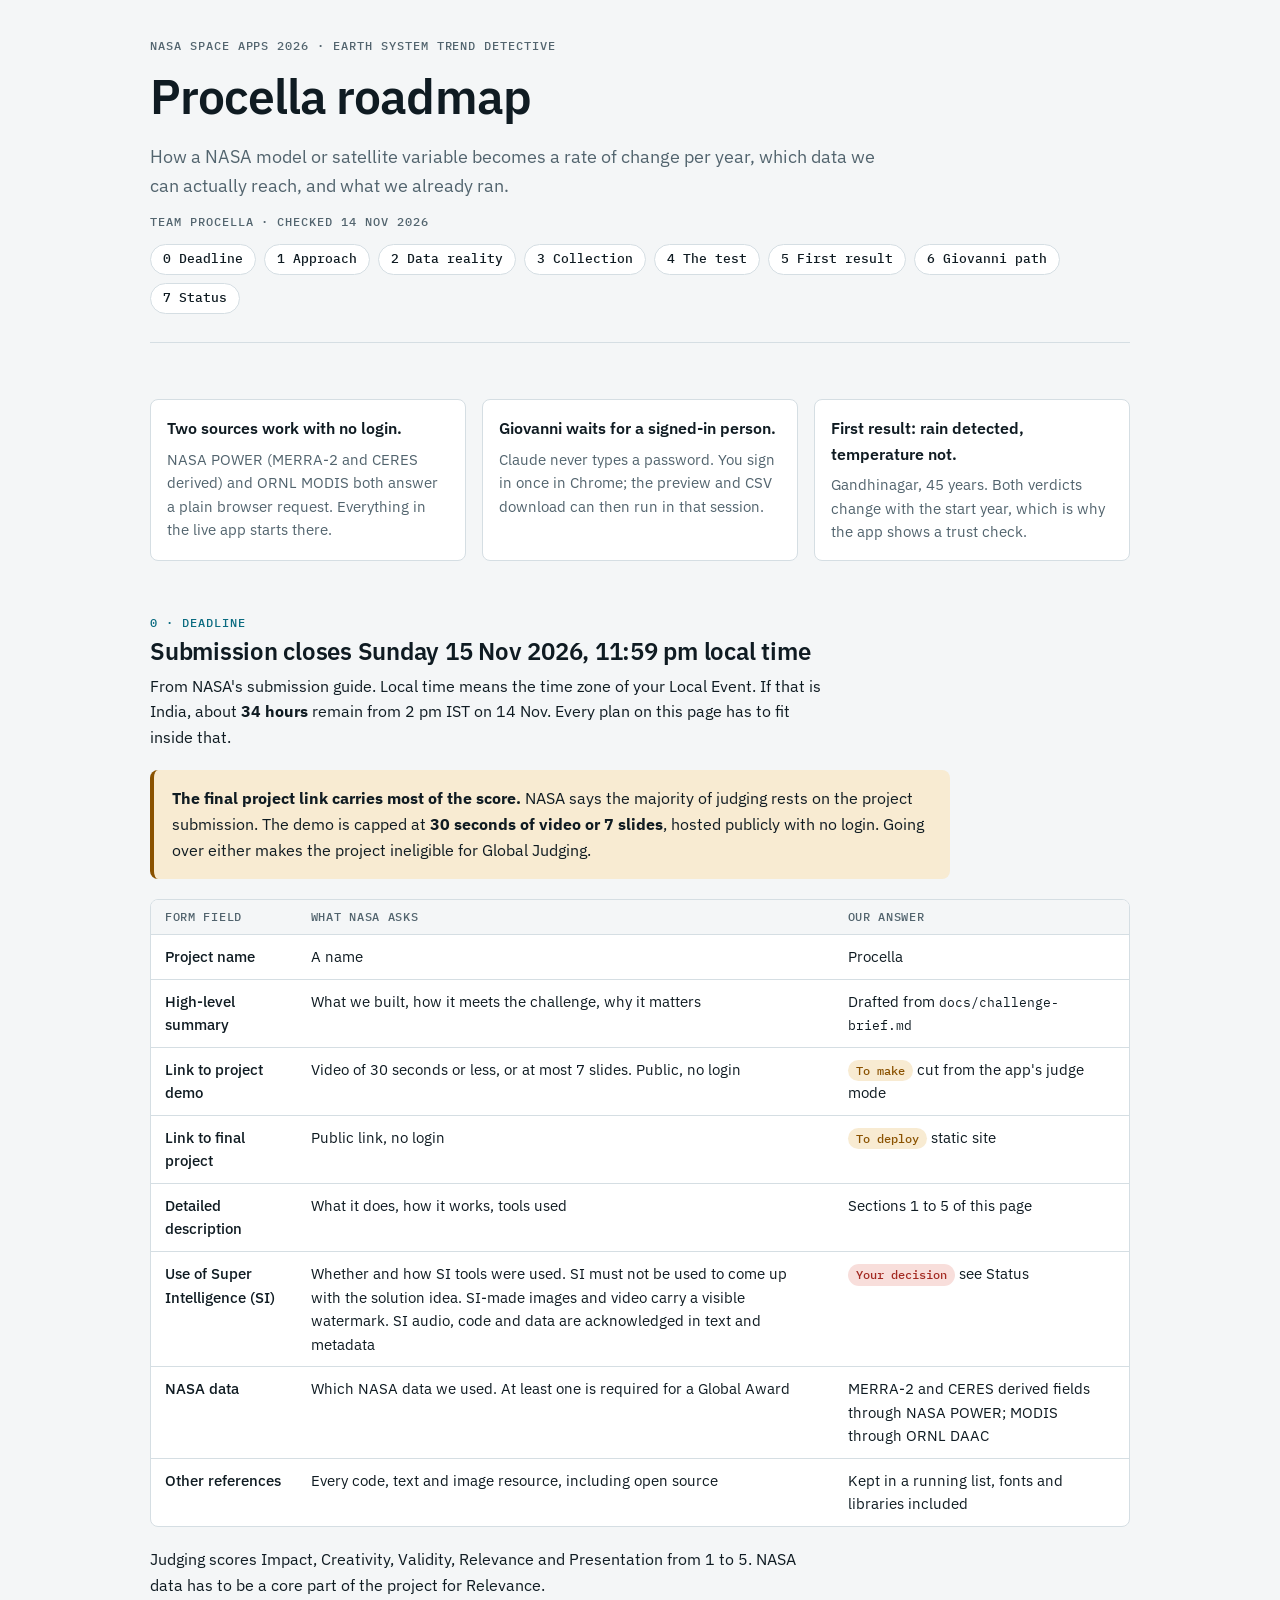
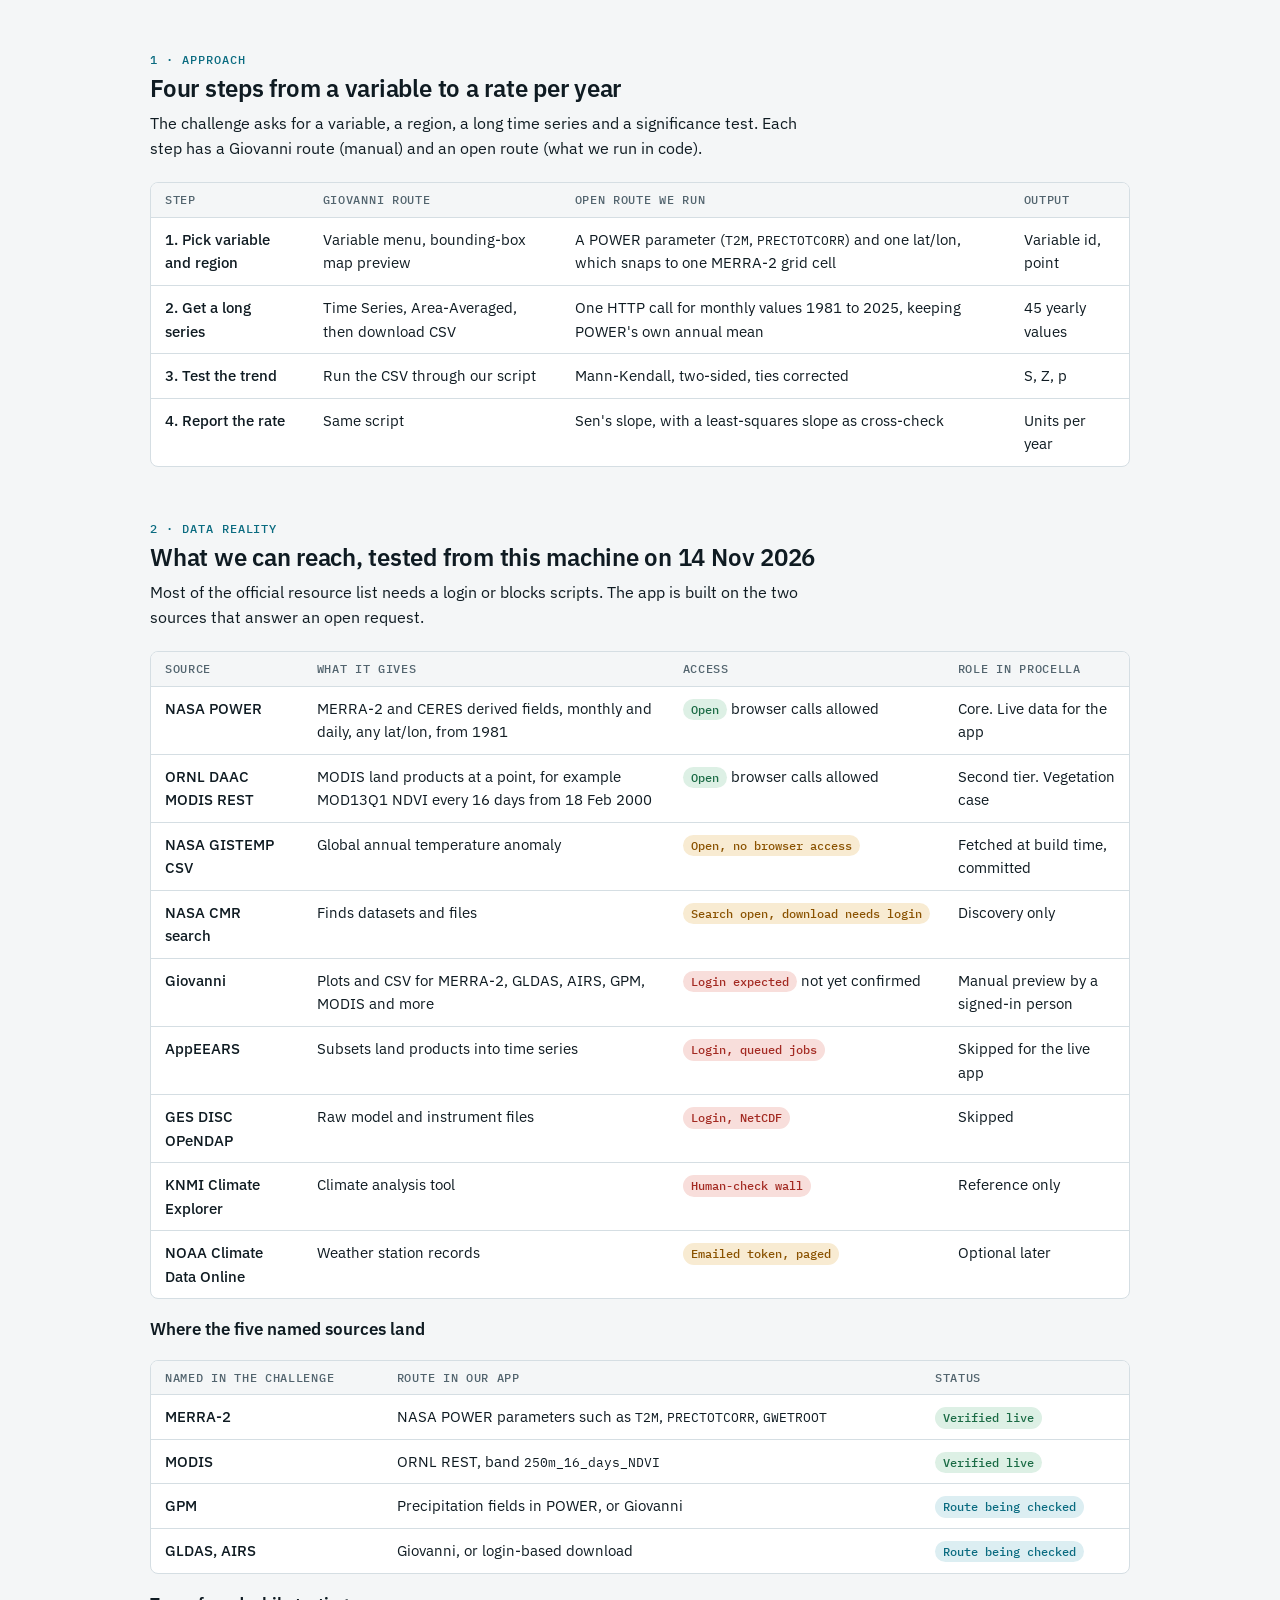
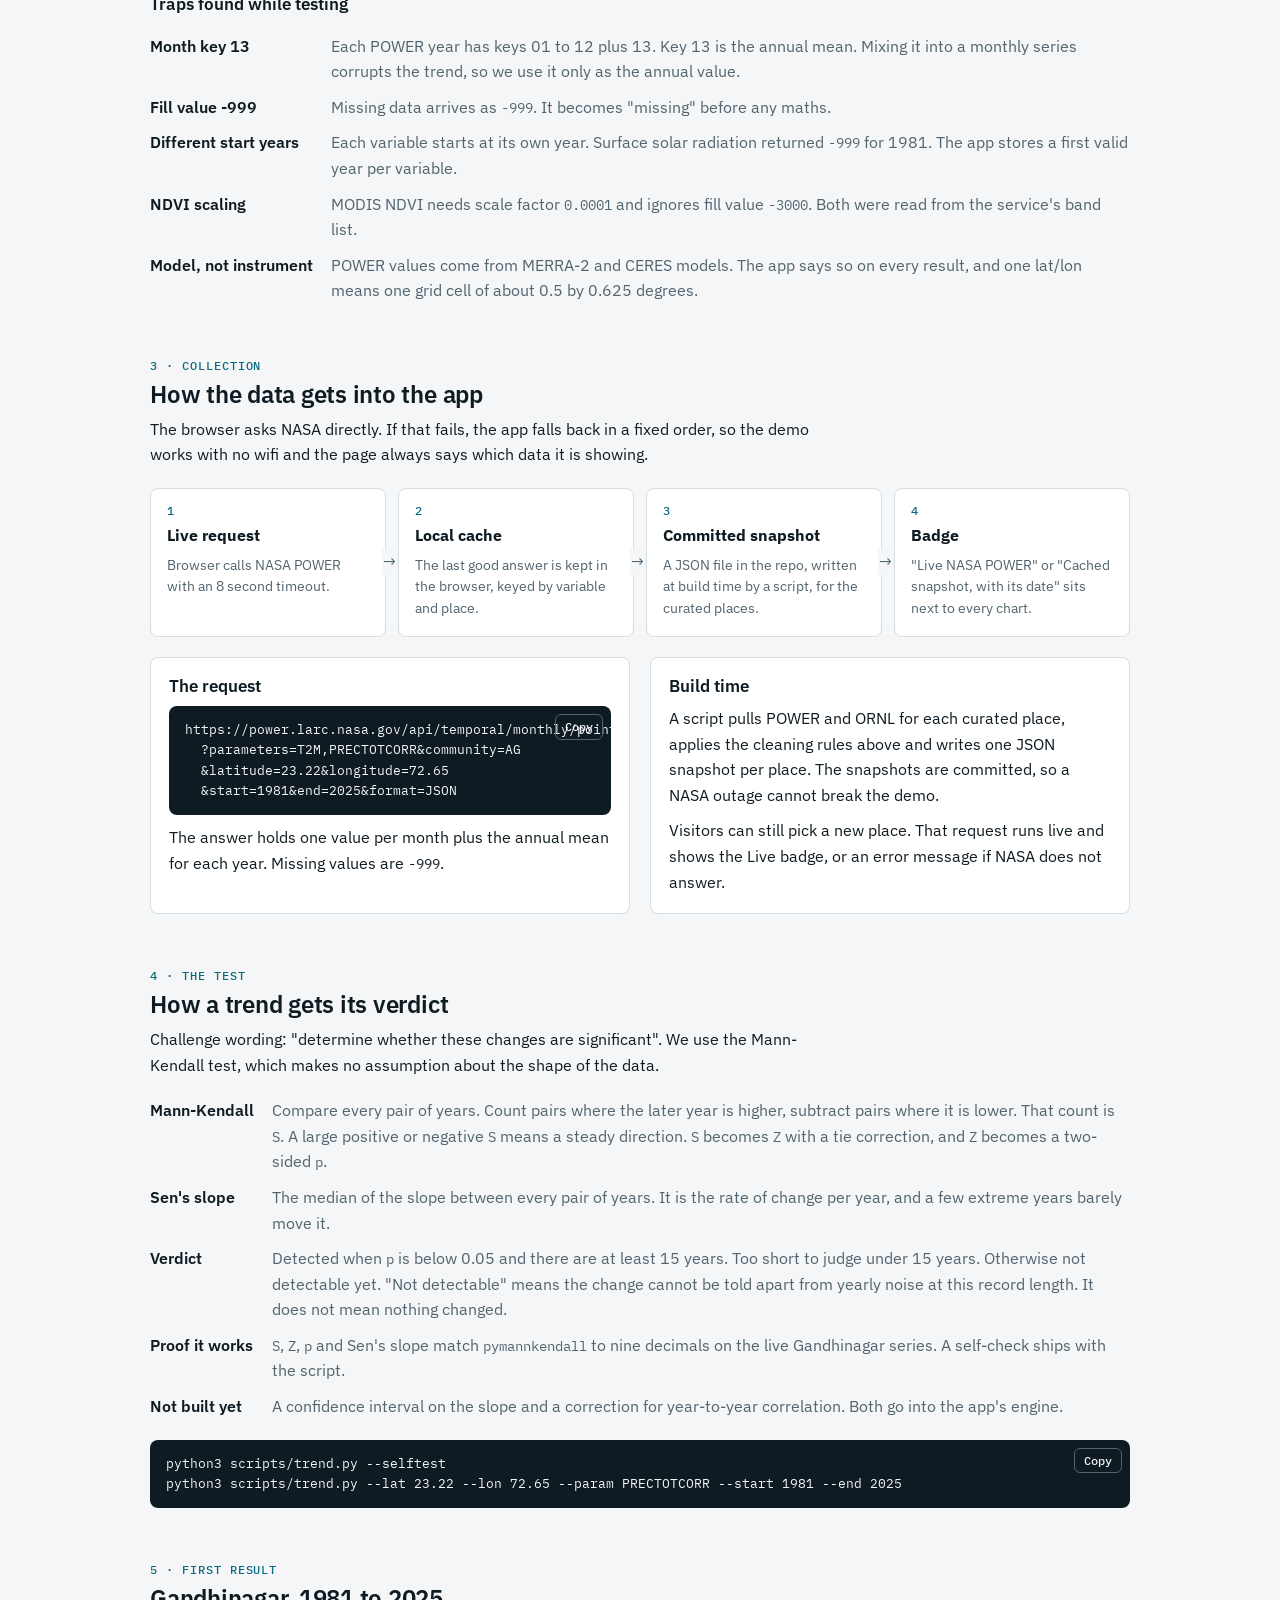
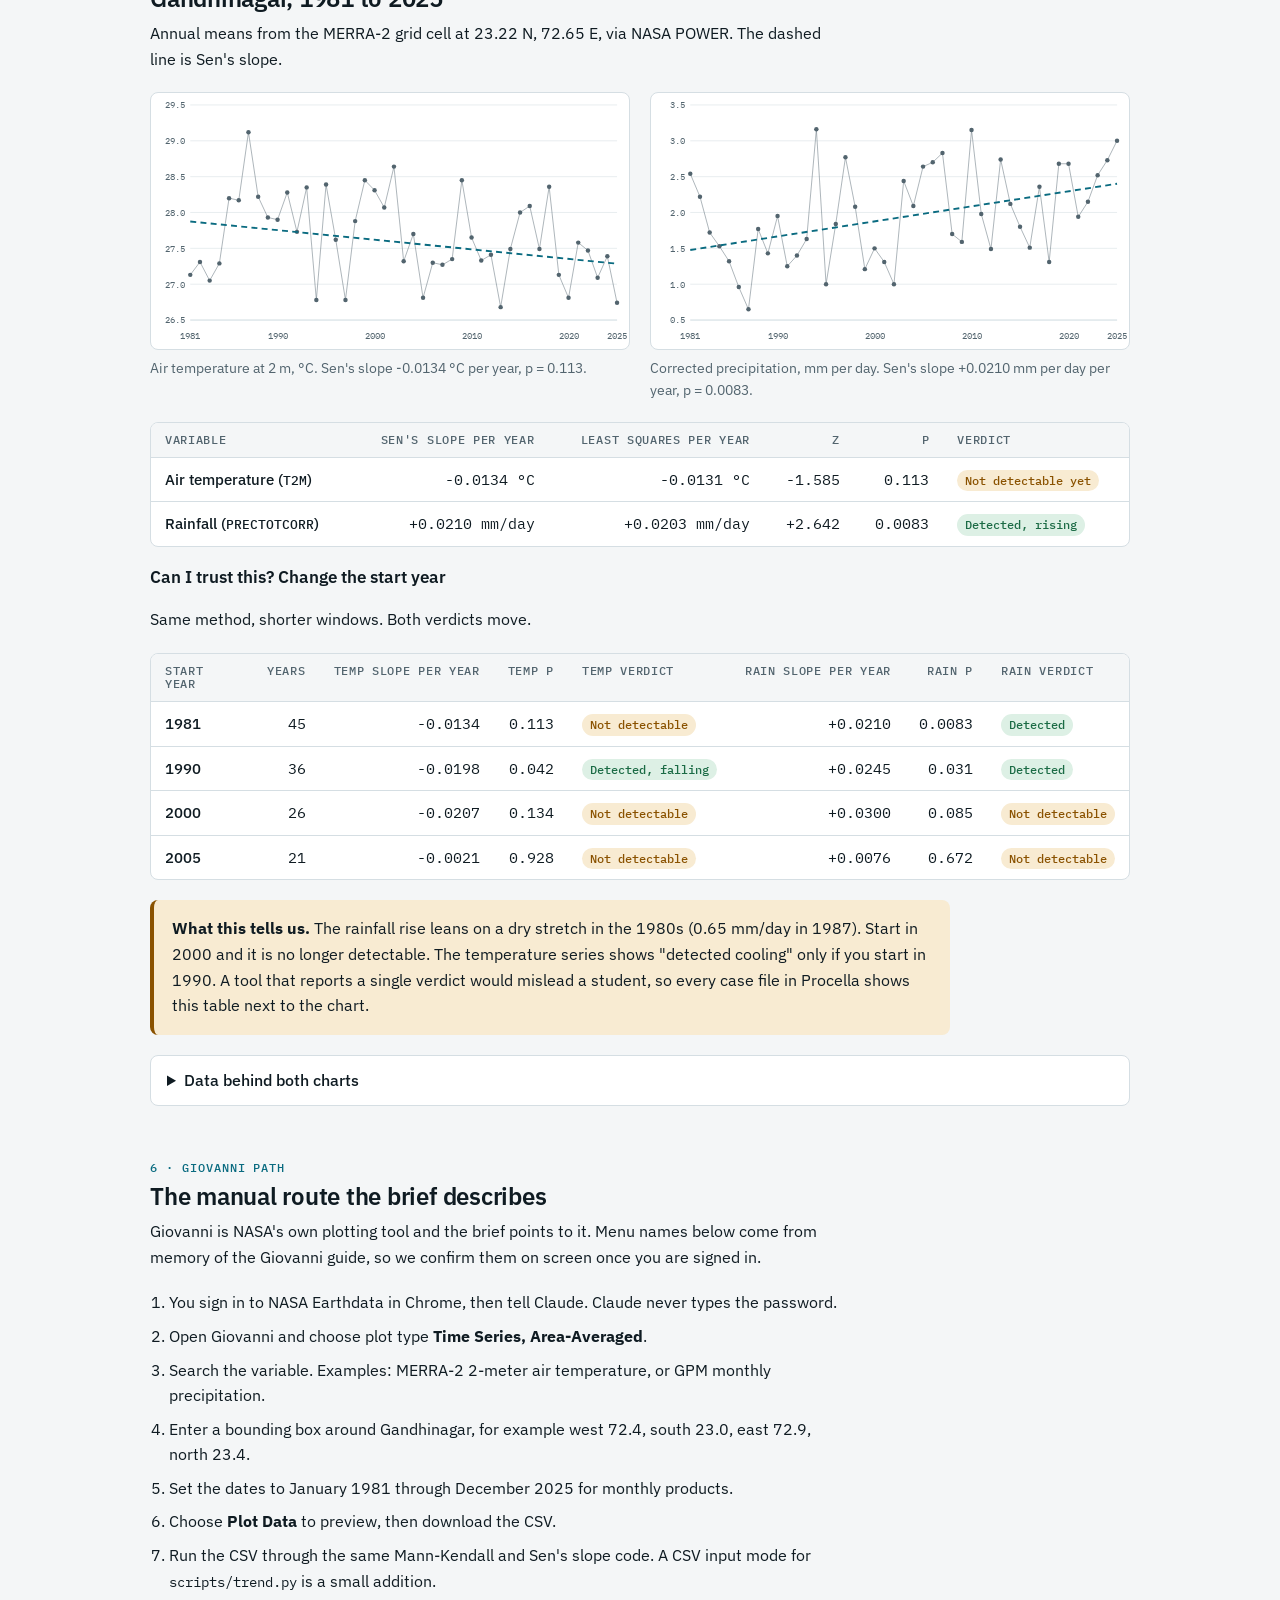
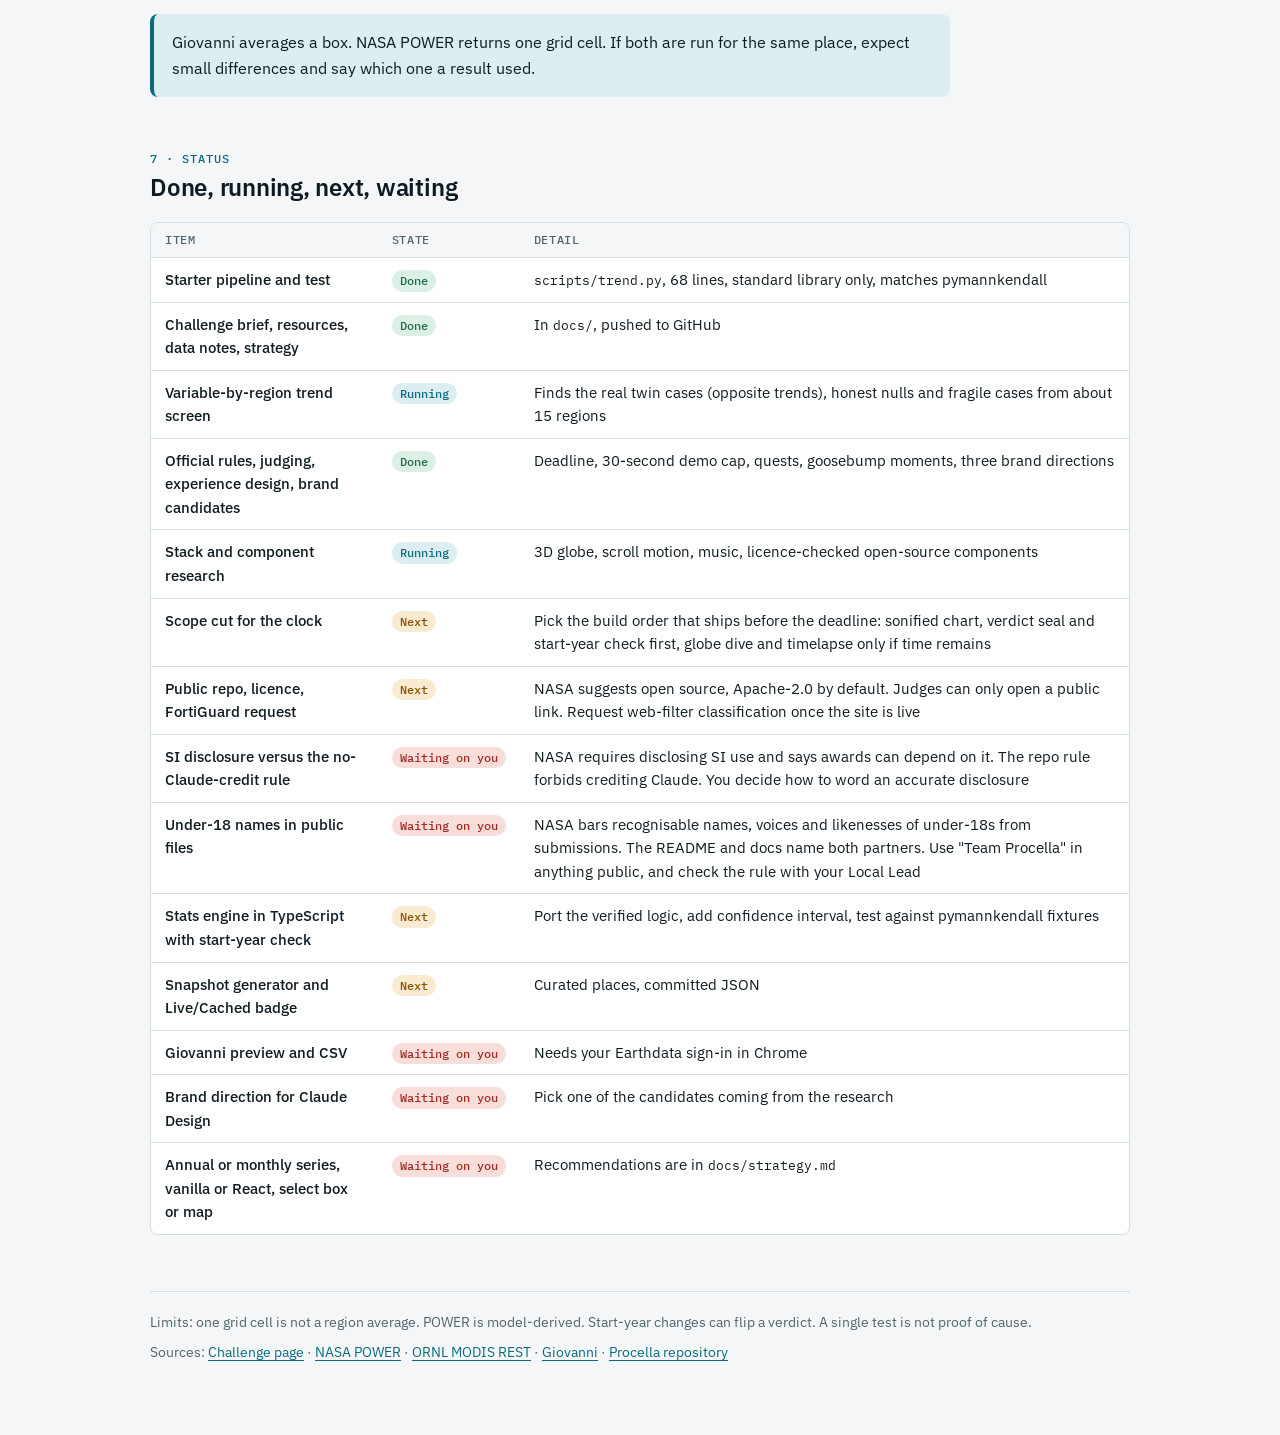
==== docs/roadmap.html @ 179b0c71 "Add designed roadmap page, submission rules, start-year check" ====
<!doctype html>
<html lang="en">
<meta charset="utf-8">
<meta name="viewport" content="width=device-width, initial-scale=1, viewport-fit=cover">
<title>Procella Roadmap</title>
<meta name="claude:viewport-fit-sides" content="cover">
<link rel="preconnect" href="https://fonts.googleapis.com">
<link rel="stylesheet" href="https://fonts.googleapis.com/css2?family=IBM+Plex+Mono:wght@400;500&family=IBM+Plex+Sans:wght@400;500;600&display=swap">
<style>
/* Layout: one reading column with a data-sheet feel. Sections are numbered because the approach is a real sequence.
   Interim documentation styling. The Procella house brand (Claude Design system) replaces this once it exists. */
:root {
  --bg: #F4F6F7; --surface: #FFFFFF; --ink: #0F1B22; --muted: #52646E; --line: #D5DEE3;
  --accent: #0A6B80; --accent-soft: #DCEEF2;
  --ok: #1B6B45; --ok-soft: #DDF0E5; --warn: #8A5200; --warn-soft: #F8EBD2; --bad: #A32A22; --bad-soft: #F8DEDB;
  --font-body: "IBM Plex Sans", system-ui, -apple-system, "Segoe UI", sans-serif;
  --font-mono: "IBM Plex Mono", ui-monospace, "SF Mono", Menlo, Consolas, monospace;
}
@media (prefers-color-scheme: dark) { :root:not([data-theme="light"]) {
  --bg: #0B1216; --surface: #121C22; --ink: #E4EDF0; --muted: #93A6AF; --line: #253640;
  --accent: #55B8CE; --accent-soft: #123039;
  --ok: #6FCB95; --ok-soft: #12301F; --warn: #E3A650; --warn-soft: #342610; --bad: #F2847C; --bad-soft: #3A1815; color-scheme: dark; } }
:root[data-theme="dark"] {
  --bg: #0B1216; --surface: #121C22; --ink: #E4EDF0; --muted: #93A6AF; --line: #253640;
  --accent: #55B8CE; --accent-soft: #123039;
  --ok: #6FCB95; --ok-soft: #12301F; --warn: #E3A650; --warn-soft: #342610; --bad: #F2847C; --bad-soft: #3A1815; color-scheme: dark; }

* { box-sizing: border-box; }
body { background: var(--bg); color: var(--ink); font: 400 16px/1.6 var(--font-body);
  padding-block: 32px 64px; padding-left: max(16px, env(safe-area-inset-left, 0px)); padding-right: max(16px, env(safe-area-inset-right, 0px)); }
.wrap { max-width: 980px; margin: 0 auto; display: flex; flex-direction: column; gap: 56px; }
h1, h2, h3 { margin: 0; line-height: 1.2; text-wrap: balance; }
h1 { font-size: clamp(2rem, 5vw, 3rem); font-weight: 600; letter-spacing: -0.02em; }
h2 { font-size: 1.5rem; font-weight: 600; letter-spacing: -0.01em; }
h3 { font-size: 1.05rem; font-weight: 600; }
p { margin: 0; max-width: 68ch; }
a { color: var(--accent); text-underline-offset: 3px; }
a:focus-visible, button:focus-visible, summary:focus-visible { outline: 2px solid var(--accent); outline-offset: 3px; border-radius: 3px; }
code, .mono { font-family: var(--font-mono); font-size: 0.9em; }
.eyebrow { font: 500 0.75rem/1 var(--font-mono); letter-spacing: 0.08em; text-transform: uppercase; color: var(--muted); }
.lede { font-size: 1.15rem; color: var(--muted); }

header { display: flex; flex-direction: column; gap: 16px; padding-bottom: 28px; border-bottom: 1px solid var(--line); }
nav { display: flex; flex-wrap: wrap; gap: 8px; }
nav a { font: 500 0.8rem/1 var(--font-mono); text-decoration: none; color: var(--ink); padding: 8px 12px; border: 1px solid var(--line); border-radius: 999px; background: var(--surface); }
nav a:hover { border-color: var(--accent); color: var(--accent); }

section { display: flex; flex-direction: column; gap: 20px; scroll-margin-top: 16px; }
.sec-head { display: flex; flex-direction: column; gap: 8px; }
.sec-head .eyebrow { color: var(--accent); }

.glance { display: grid; grid-template-columns: repeat(auto-fit, minmax(260px, 1fr)); gap: 16px; }
.glance > div { padding: 16px; background: var(--surface); border: 1px solid var(--line); border-radius: 8px; display: flex; flex-direction: column; gap: 6px; min-width: 0; }
.glance b { font-weight: 600; }
.glance span { color: var(--muted); font-size: 0.92rem; }

.scroll { overflow-x: auto; border: 1px solid var(--line); border-radius: 8px; background: var(--surface); }
table { border-collapse: collapse; width: 100%; min-width: 640px; font-size: 0.92rem; }
th, td { text-align: left; vertical-align: top; padding: 10px 14px; border-bottom: 1px solid var(--line); }
th { font: 500 0.72rem/1.2 var(--font-mono); letter-spacing: 0.06em; text-transform: uppercase; color: var(--muted); background: var(--bg); position: sticky; top: 0; }
tr:last-child td { border-bottom: 0; }
td.num, th.num { text-align: right; font-family: var(--font-mono); font-variant-numeric: tabular-nums; white-space: nowrap; }
td:first-child { font-weight: 500; }
.pill { display: inline-block; font: 500 0.72rem/1 var(--font-mono); padding: 5px 8px; border-radius: 999px; white-space: nowrap; }
.p-ok { background: var(--ok-soft); color: var(--ok); } .p-warn { background: var(--warn-soft); color: var(--warn); }
.p-bad { background: var(--bad-soft); color: var(--bad); } .p-info { background: var(--accent-soft); color: var(--accent); }

.flow { display: grid; grid-template-columns: repeat(auto-fit, minmax(190px, 1fr)); gap: 12px; counter-reset: s; }
.flow > div { position: relative; padding: 16px; background: var(--surface); border: 1px solid var(--line); border-radius: 8px; display: flex; flex-direction: column; gap: 6px; min-width: 0; }
.flow > div::before { counter-increment: s; content: counter(s); font: 500 0.75rem/1 var(--font-mono); color: var(--accent); }
.flow > div:not(:last-child)::after { content: "\2192"; position: absolute; right: -11px; top: 50%; transform: translateY(-50%); color: var(--muted); background: var(--bg); width: 14px; text-align: center; z-index: 1; }
.flow small { color: var(--muted); font-size: 0.85rem; }
@media (max-width: 700px) { .flow > div::after { display: none; } }

.cols { display: grid; grid-template-columns: repeat(auto-fit, minmax(300px, 1fr)); gap: 20px; }
.cols > * { min-width: 0; }
.box { padding: 18px; background: var(--surface); border: 1px solid var(--line); border-radius: 8px; display: flex; flex-direction: column; gap: 10px; }
ul.tight, ol.tight { margin: 0; padding-left: 1.2rem; display: flex; flex-direction: column; gap: 8px; max-width: 70ch; }
dl { margin: 0; display: grid; grid-template-columns: max-content 1fr; gap: 10px 18px; }
dt { font-weight: 600; } dd { margin: 0; color: var(--muted); min-width: 0; }
@media (max-width: 600px) { dl { grid-template-columns: 1fr; gap: 2px; } dd { margin-bottom: 10px; } }

pre { margin: 0; padding: 14px 16px; background: var(--ink); color: var(--bg); border-radius: 8px; overflow-x: auto; font: 400 0.82rem/1.55 var(--font-mono); }
.cmd { position: relative; }
.cmd button { position: absolute; top: 8px; right: 8px; font: 500 0.72rem/1 var(--font-mono); padding: 6px 9px; border-radius: 6px; border: 1px solid var(--muted); background: transparent; color: var(--bg); cursor: pointer; }
.cmd pre { padding-right: 76px; }

figure { margin: 0; display: flex; flex-direction: column; gap: 8px; min-width: 0; }
figcaption { color: var(--muted); font-size: 0.85rem; }
svg.chart { width: 100%; height: auto; display: block; background: var(--surface); border: 1px solid var(--line); border-radius: 8px; }
svg .ax { stroke: var(--line); stroke-width: 1; } svg .grid { stroke: var(--line); stroke-width: 1; opacity: 0.6; }
svg text { fill: var(--muted); font: 400 11px var(--font-mono); }
svg .pt { fill: var(--muted); } svg .ln { stroke: var(--muted); stroke-width: 1; fill: none; opacity: 0.55; }
svg .trend { stroke: var(--accent); stroke-width: 2.2; stroke-dasharray: 7 5; fill: none; }
details { border: 1px solid var(--line); border-radius: 8px; background: var(--surface); }
summary { cursor: pointer; padding: 12px 16px; font-weight: 500; }
details .scroll { border: 0; border-top: 1px solid var(--line); border-radius: 0; max-height: 360px; overflow: auto; }
.callout { padding: 16px 18px; border-radius: 8px; background: var(--warn-soft); color: var(--ink); border-left: 4px solid var(--warn); max-width: 80ch; }
.callout.info { background: var(--accent-soft); border-left-color: var(--accent); }
footer { color: var(--muted); font-size: 0.85rem; display: flex; flex-direction: column; gap: 8px; border-top: 1px solid var(--line); padding-top: 20px; }
@media (prefers-reduced-motion: no-preference) { nav a { transition: border-color .15s, color .15s; } }
</style>

<div class="wrap">
<header>
  <span class="eyebrow">NASA Space Apps 2026 · Earth System Trend Detective</span>
  <h1>Procella roadmap</h1>
  <p class="lede">How a NASA model or satellite variable becomes a rate of change per year, which data we can actually reach, and what we already ran.</p>
  <span class="eyebrow">Team Procella · checked 14 Nov 2026</span>
  <nav aria-label="Sections">
    <a href="#clock">0 Deadline</a><a href="#approach">1 Approach</a><a href="#data">2 Data reality</a><a href="#collect">3 Collection</a>
    <a href="#stats">4 The test</a><a href="#result">5 First result</a><a href="#giovanni">6 Giovanni path</a><a href="#status">7 Status</a>
  </nav>
</header>

<div class="glance" aria-label="Summary">
  <div><b>Two sources work with no login.</b><span>NASA POWER (MERRA-2 and CERES derived) and ORNL MODIS both answer a plain browser request. Everything in the live app starts there.</span></div>
  <div><b>Giovanni waits for a signed-in person.</b><span>Claude never types a password. You sign in once in Chrome; the preview and CSV download can then run in that session.</span></div>
  <div><b>First result: rain detected, temperature not.</b><span>Gandhinagar, 45 years. Both verdicts change with the start year, which is why the app shows a trust check.</span></div>
</div>

<section id="clock">
  <div class="sec-head"><span class="eyebrow">0 · Deadline</span><h2>Submission closes Sunday 15 Nov 2026, 11:59 pm local time</h2>
  <p>From NASA's submission guide. Local time means the time zone of your Local Event. If that is India, about <b id="hrs">34 hours</b> remain from 2 pm IST on 14 Nov. Every plan on this page has to fit inside that.</p></div>
  <div class="callout"><b>The final project link carries most of the score.</b> NASA says the majority of judging rests on the project submission. The demo is capped at <b>30 seconds of video or 7 slides</b>, hosted publicly with no login. Going over either makes the project ineligible for Global Judging.</div>
  <div class="scroll"><table>
    <thead><tr><th>Form field</th><th>What NASA asks</th><th>Our answer</th></tr></thead>
    <tbody>
      <tr><td>Project name</td><td>A name</td><td>Procella</td></tr>
      <tr><td>High-level summary</td><td>What we built, how it meets the challenge, why it matters</td><td>Drafted from <code>docs/challenge-brief.md</code></td></tr>
      <tr><td>Link to project demo</td><td>Video of 30 seconds or less, or at most 7 slides. Public, no login</td><td><span class="pill p-warn">To make</span> cut from the app's judge mode</td></tr>
      <tr><td>Link to final project</td><td>Public link, no login</td><td><span class="pill p-warn">To deploy</span> static site</td></tr>
      <tr><td>Detailed description</td><td>What it does, how it works, tools used</td><td>Sections 1 to 5 of this page</td></tr>
      <tr><td>Use of Super Intelligence (SI)</td><td>Whether and how SI tools were used. SI must not be used to come up with the solution idea. SI-made images and video carry a visible watermark. SI audio, code and data are acknowledged in text and metadata</td><td><span class="pill p-bad">Your decision</span> see Status</td></tr>
      <tr><td>NASA data</td><td>Which NASA data we used. At least one is required for a Global Award</td><td>MERRA-2 and CERES derived fields through NASA POWER; MODIS through ORNL DAAC</td></tr>
      <tr><td>Other references</td><td>Every code, text and image resource, including open source</td><td>Kept in a running list, fonts and libraries included</td></tr>
    </tbody></table></div>
  <p>Judging scores Impact, Creativity, Validity, Relevance and Presentation from 1 to 5. NASA data has to be a core part of the project for Relevance.</p>
</section>

<section id="approach">
  <div class="sec-head"><span class="eyebrow">1 · Approach</span><h2>Four steps from a variable to a rate per year</h2>
  <p>The challenge asks for a variable, a region, a long time series and a significance test. Each step has a Giovanni route (manual) and an open route (what we run in code).</p></div>
  <div class="scroll"><table>
    <thead><tr><th>Step</th><th>Giovanni route</th><th>Open route we run</th><th>Output</th></tr></thead>
    <tbody>
      <tr><td>1. Pick variable and region</td><td>Variable menu, bounding-box map preview</td><td>A POWER parameter (<code>T2M</code>, <code>PRECTOTCORR</code>) and one lat/lon, which snaps to one MERRA-2 grid cell</td><td>Variable id, point</td></tr>
      <tr><td>2. Get a long series</td><td>Time Series, Area-Averaged, then download CSV</td><td>One HTTP call for monthly values 1981 to 2025, keeping POWER's own annual mean</td><td>45 yearly values</td></tr>
      <tr><td>3. Test the trend</td><td>Run the CSV through our script</td><td>Mann-Kendall, two-sided, ties corrected</td><td>S, Z, p</td></tr>
      <tr><td>4. Report the rate</td><td>Same script</td><td>Sen's slope, with a least-squares slope as cross-check</td><td>Units per year</td></tr>
    </tbody></table></div>
</section>

<section id="data">
  <div class="sec-head"><span class="eyebrow">2 · Data reality</span><h2>What we can reach, tested from this machine on 14 Nov 2026</h2>
  <p>Most of the official resource list needs a login or blocks scripts. The app is built on the two sources that answer an open request.</p></div>
  <div class="scroll"><table>
    <thead><tr><th>Source</th><th>What it gives</th><th>Access</th><th>Role in Procella</th></tr></thead>
    <tbody>
      <tr><td>NASA POWER</td><td>MERRA-2 and CERES derived fields, monthly and daily, any lat/lon, from 1981</td><td><span class="pill p-ok">Open</span> browser calls allowed</td><td>Core. Live data for the app</td></tr>
      <tr><td>ORNL DAAC MODIS REST</td><td>MODIS land products at a point, for example MOD13Q1 NDVI every 16 days from 18 Feb 2000</td><td><span class="pill p-ok">Open</span> browser calls allowed</td><td>Second tier. Vegetation case</td></tr>
      <tr><td>NASA GISTEMP CSV</td><td>Global annual temperature anomaly</td><td><span class="pill p-warn">Open, no browser access</span></td><td>Fetched at build time, committed</td></tr>
      <tr><td>NASA CMR search</td><td>Finds datasets and files</td><td><span class="pill p-warn">Search open, download needs login</span></td><td>Discovery only</td></tr>
      <tr><td>Giovanni</td><td>Plots and CSV for MERRA-2, GLDAS, AIRS, GPM, MODIS and more</td><td><span class="pill p-bad">Login expected</span> not yet confirmed</td><td>Manual preview by a signed-in person</td></tr>
      <tr><td>AppEEARS</td><td>Subsets land products into time series</td><td><span class="pill p-bad">Login, queued jobs</span></td><td>Skipped for the live app</td></tr>
      <tr><td>GES DISC OPeNDAP</td><td>Raw model and instrument files</td><td><span class="pill p-bad">Login, NetCDF</span></td><td>Skipped</td></tr>
      <tr><td>KNMI Climate Explorer</td><td>Climate analysis tool</td><td><span class="pill p-bad">Human-check wall</span></td><td>Reference only</td></tr>
      <tr><td>NOAA Climate Data Online</td><td>Weather station records</td><td><span class="pill p-warn">Emailed token, paged</span></td><td>Optional later</td></tr>
    </tbody></table></div>

  <h3>Where the five named sources land</h3>
  <div class="scroll"><table>
    <thead><tr><th>Named in the challenge</th><th>Route in our app</th><th>Status</th></tr></thead>
    <tbody>
      <tr><td>MERRA-2</td><td>NASA POWER parameters such as <code>T2M</code>, <code>PRECTOTCORR</code>, <code>GWETROOT</code></td><td><span class="pill p-ok">Verified live</span></td></tr>
      <tr><td>MODIS</td><td>ORNL REST, band <code>250m_16_days_NDVI</code></td><td><span class="pill p-ok">Verified live</span></td></tr>
      <tr><td>GPM</td><td>Precipitation fields in POWER, or Giovanni</td><td><span class="pill p-info">Route being checked</span></td></tr>
      <tr><td>GLDAS, AIRS</td><td>Giovanni, or login-based download</td><td><span class="pill p-info">Route being checked</span></td></tr>
    </tbody></table></div>

  <h3>Traps found while testing</h3>
  <dl>
    <dt>Month key 13</dt><dd>Each POWER year has keys 01 to 12 plus 13. Key 13 is the annual mean. Mixing it into a monthly series corrupts the trend, so we use it only as the annual value.</dd>
    <dt>Fill value -999</dt><dd>Missing data arrives as <code>-999</code>. It becomes "missing" before any maths.</dd>
    <dt>Different start years</dt><dd>Each variable starts at its own year. Surface solar radiation returned <code>-999</code> for 1981. The app stores a first valid year per variable.</dd>
    <dt>NDVI scaling</dt><dd>MODIS NDVI needs scale factor <code>0.0001</code> and ignores fill value <code>-3000</code>. Both were read from the service's band list.</dd>
    <dt>Model, not instrument</dt><dd>POWER values come from MERRA-2 and CERES models. The app says so on every result, and one lat/lon means one grid cell of about 0.5 by 0.625 degrees.</dd>
  </dl>
</section>

<section id="collect">
  <div class="sec-head"><span class="eyebrow">3 · Collection</span><h2>How the data gets into the app</h2>
  <p>The browser asks NASA directly. If that fails, the app falls back in a fixed order, so the demo works with no wifi and the page always says which data it is showing.</p></div>
  <div class="flow">
    <div><b>Live request</b><small>Browser calls NASA POWER with an 8 second timeout.</small></div>
    <div><b>Local cache</b><small>The last good answer is kept in the browser, keyed by variable and place.</small></div>
    <div><b>Committed snapshot</b><small>A JSON file in the repo, written at build time by a script, for the curated places.</small></div>
    <div><b>Badge</b><small>"Live NASA POWER" or "Cached snapshot, with its date" sits next to every chart.</small></div>
  </div>
  <div class="cols">
    <div class="box"><h3>The request</h3>
      <div class="cmd"><pre id="url">https://power.larc.nasa.gov/api/temporal/monthly/point
  ?parameters=T2M,PRECTOTCORR&amp;community=AG
  &amp;latitude=23.22&amp;longitude=72.65
  &amp;start=1981&amp;end=2025&amp;format=JSON</pre><button type="button" data-copy="url">Copy</button></div>
      <p>The answer holds one value per month plus the annual mean for each year. Missing values are <code>-999</code>.</p></div>
    <div class="box"><h3>Build time</h3>
      <p>A script pulls POWER and ORNL for each curated place, applies the cleaning rules above and writes one JSON snapshot per place. The snapshots are committed, so a NASA outage cannot break the demo.</p>
      <p>Visitors can still pick a new place. That request runs live and shows the Live badge, or an error message if NASA does not answer.</p></div>
  </div>
</section>

<section id="stats">
  <div class="sec-head"><span class="eyebrow">4 · The test</span><h2>How a trend gets its verdict</h2>
  <p>Challenge wording: "determine whether these changes are significant". We use the Mann-Kendall test, which makes no assumption about the shape of the data.</p></div>
  <dl>
    <dt>Mann-Kendall</dt><dd>Compare every pair of years. Count pairs where the later year is higher, subtract pairs where it is lower. That count is <code>S</code>. A large positive or negative <code>S</code> means a steady direction. <code>S</code> becomes <code>Z</code> with a tie correction, and <code>Z</code> becomes a two-sided <code>p</code>.</dd>
    <dt>Sen's slope</dt><dd>The median of the slope between every pair of years. It is the rate of change per year, and a few extreme years barely move it.</dd>
    <dt>Verdict</dt><dd>Detected when <code>p</code> is below 0.05 and there are at least 15 years. Too short to judge under 15 years. Otherwise not detectable yet. "Not detectable" means the change cannot be told apart from yearly noise at this record length. It does not mean nothing changed.</dd>
    <dt>Proof it works</dt><dd><code>S</code>, <code>Z</code>, <code>p</code> and Sen's slope match <code>pymannkendall</code> to nine decimals on the live Gandhinagar series. A self-check ships with the script.</dd>
    <dt>Not built yet</dt><dd>A confidence interval on the slope and a correction for year-to-year correlation. Both go into the app's engine.</dd>
  </dl>
  <div class="cmd"><pre id="run">python3 scripts/trend.py --selftest
python3 scripts/trend.py --lat 23.22 --lon 72.65 --param PRECTOTCORR --start 1981 --end 2025</pre><button type="button" data-copy="run">Copy</button></div>
</section>

<section id="result">
  <div class="sec-head"><span class="eyebrow">5 · First result</span><h2>Gandhinagar, 1981 to 2025</h2>
  <p>Annual means from the MERRA-2 grid cell at 23.22 N, 72.65 E, via NASA POWER. The dashed line is Sen's slope.</p></div>
  <div class="cols">
    <figure><svg class="chart" id="c-t" role="img" aria-label="Annual mean 2 metre air temperature, 1981 to 2025, with a nearly flat trend line"></svg>
      <figcaption>Air temperature at 2 m, °C. Sen's slope -0.0134 °C per year, p = 0.113.</figcaption></figure>
    <figure><svg class="chart" id="c-p" role="img" aria-label="Annual mean precipitation, 1981 to 2025, with a rising trend line"></svg>
      <figcaption>Corrected precipitation, mm per day. Sen's slope +0.0210 mm per day per year, p = 0.0083.</figcaption></figure>
  </div>
  <div class="scroll"><table>
    <thead><tr><th>Variable</th><th class="num">Sen's slope per year</th><th class="num">Least squares per year</th><th class="num">Z</th><th class="num">p</th><th>Verdict</th></tr></thead>
    <tbody>
      <tr><td>Air temperature (<code>T2M</code>)</td><td class="num">-0.0134 °C</td><td class="num">-0.0131 °C</td><td class="num">-1.585</td><td class="num">0.113</td><td><span class="pill p-warn">Not detectable yet</span></td></tr>
      <tr><td>Rainfall (<code>PRECTOTCORR</code>)</td><td class="num">+0.0210 mm/day</td><td class="num">+0.0203 mm/day</td><td class="num">+2.642</td><td class="num">0.0083</td><td><span class="pill p-ok">Detected, rising</span></td></tr>
    </tbody></table></div>
  <h3>Can I trust this? Change the start year</h3>
  <p>Same method, shorter windows. Both verdicts move.</p>
  <div class="scroll"><table>
    <thead><tr><th>Start year</th><th class="num">Years</th><th class="num">Temp slope per year</th><th class="num">Temp p</th><th>Temp verdict</th><th class="num">Rain slope per year</th><th class="num">Rain p</th><th>Rain verdict</th></tr></thead>
    <tbody>
      <tr><td>1981</td><td class="num">45</td><td class="num">-0.0134</td><td class="num">0.113</td><td><span class="pill p-warn">Not detectable</span></td><td class="num">+0.0210</td><td class="num">0.0083</td><td><span class="pill p-ok">Detected</span></td></tr>
      <tr><td>1990</td><td class="num">36</td><td class="num">-0.0198</td><td class="num">0.042</td><td><span class="pill p-ok">Detected, falling</span></td><td class="num">+0.0245</td><td class="num">0.031</td><td><span class="pill p-ok">Detected</span></td></tr>
      <tr><td>2000</td><td class="num">26</td><td class="num">-0.0207</td><td class="num">0.134</td><td><span class="pill p-warn">Not detectable</span></td><td class="num">+0.0300</td><td class="num">0.085</td><td><span class="pill p-warn">Not detectable</span></td></tr>
      <tr><td>2005</td><td class="num">21</td><td class="num">-0.0021</td><td class="num">0.928</td><td><span class="pill p-warn">Not detectable</span></td><td class="num">+0.0076</td><td class="num">0.672</td><td><span class="pill p-warn">Not detectable</span></td></tr>
    </tbody></table></div>
  <div class="callout"><b>What this tells us.</b> The rainfall rise leans on a dry stretch in the 1980s (0.65 mm/day in 1987). Start in 2000 and it is no longer detectable. The temperature series shows "detected cooling" only if you start in 1990. A tool that reports a single verdict would mislead a student, so every case file in Procella shows this table next to the chart.</div>
  <details><summary>Data behind both charts</summary><div class="scroll"><table id="data-table"><thead><tr><th>Year</th><th class="num">T2M, °C</th><th class="num">PRECTOTCORR, mm/day</th></tr></thead><tbody></tbody></table></div></details>
</section>

<section id="giovanni">
  <div class="sec-head"><span class="eyebrow">6 · Giovanni path</span><h2>The manual route the brief describes</h2>
  <p>Giovanni is NASA's own plotting tool and the brief points to it. Menu names below come from memory of the Giovanni guide, so we confirm them on screen once you are signed in.</p></div>
  <ol class="tight">
    <li>You sign in to NASA Earthdata in Chrome, then tell Claude. Claude never types the password.</li>
    <li>Open Giovanni and choose plot type <b>Time Series, Area-Averaged</b>.</li>
    <li>Search the variable. Examples: MERRA-2 2-meter air temperature, or GPM monthly precipitation.</li>
    <li>Enter a bounding box around Gandhinagar, for example west 72.4, south 23.0, east 72.9, north 23.4.</li>
    <li>Set the dates to January 1981 through December 2025 for monthly products.</li>
    <li>Choose <b>Plot Data</b> to preview, then download the CSV.</li>
    <li>Run the CSV through the same Mann-Kendall and Sen's slope code. A CSV input mode for <code>scripts/trend.py</code> is a small addition.</li>
  </ol>
  <div class="callout info">Giovanni averages a box. NASA POWER returns one grid cell. If both are run for the same place, expect small differences and say which one a result used.</div>
</section>

<section id="status">
  <div class="sec-head"><span class="eyebrow">7 · Status</span><h2>Done, running, next, waiting</h2></div>
  <div class="scroll"><table>
    <thead><tr><th>Item</th><th>State</th><th>Detail</th></tr></thead>
    <tbody>
      <tr><td>Starter pipeline and test</td><td><span class="pill p-ok">Done</span></td><td><code>scripts/trend.py</code>, 68 lines, standard library only, matches pymannkendall</td></tr>
      <tr><td>Challenge brief, resources, data notes, strategy</td><td><span class="pill p-ok">Done</span></td><td>In <code>docs/</code>, pushed to GitHub</td></tr>
      <tr><td>Variable-by-region trend screen</td><td><span class="pill p-info">Running</span></td><td>Finds the real twin cases (opposite trends), honest nulls and fragile cases from about 15 regions</td></tr>
      <tr><td>Official rules, judging, experience design, brand candidates</td><td><span class="pill p-ok">Done</span></td><td>Deadline, 30-second demo cap, quests, goosebump moments, three brand directions</td></tr>
      <tr><td>Stack and component research</td><td><span class="pill p-info">Running</span></td><td>3D globe, scroll motion, music, licence-checked open-source components</td></tr>
      <tr><td>Scope cut for the clock</td><td><span class="pill p-warn">Next</span></td><td>Pick the build order that ships before the deadline: sonified chart, verdict seal and start-year check first, globe dive and timelapse only if time remains</td></tr>
      <tr><td>Public repo, licence, FortiGuard request</td><td><span class="pill p-warn">Next</span></td><td>NASA suggests open source, Apache-2.0 by default. Judges can only open a public link. Request web-filter classification once the site is live</td></tr>
      <tr><td>SI disclosure versus the no-Claude-credit rule</td><td><span class="pill p-bad">Waiting on you</span></td><td>NASA requires disclosing SI use and says awards can depend on it. The repo rule forbids crediting Claude. You decide how to word an accurate disclosure</td></tr>
      <tr><td>Under-18 names in public files</td><td><span class="pill p-bad">Waiting on you</span></td><td>NASA bars recognisable names, voices and likenesses of under-18s from submissions. The README and docs name both partners. Use "Team Procella" in anything public, and check the rule with your Local Lead</td></tr>
      <tr><td>Stats engine in TypeScript with start-year check</td><td><span class="pill p-warn">Next</span></td><td>Port the verified logic, add confidence interval, test against pymannkendall fixtures</td></tr>
      <tr><td>Snapshot generator and Live/Cached badge</td><td><span class="pill p-warn">Next</span></td><td>Curated places, committed JSON</td></tr>
      <tr><td>Giovanni preview and CSV</td><td><span class="pill p-bad">Waiting on you</span></td><td>Needs your Earthdata sign-in in Chrome</td></tr>
      <tr><td>Brand direction for Claude Design</td><td><span class="pill p-bad">Waiting on you</span></td><td>Pick one of the candidates coming from the research</td></tr>
      <tr><td>Annual or monthly series, vanilla or React, select box or map</td><td><span class="pill p-bad">Waiting on you</span></td><td>Recommendations are in <code>docs/strategy.md</code></td></tr>
    </tbody></table></div>
</section>

<footer>
  <span>Limits: one grid cell is not a region average. POWER is model-derived. Start-year changes can flip a verdict. A single test is not proof of cause.</span>
  <span>Sources: <a href="https://www.spaceappschallenge.org/2026/challenges/earth-system-trend-detective/">Challenge page</a> · <a href="https://power.larc.nasa.gov/">NASA POWER</a> · <a href="https://modis.ornl.gov/rst/api/v1/">ORNL MODIS REST</a> · <a href="https://giovanni.gsfc.nasa.gov/giovanni/">Giovanni</a> · <a href="https://github.com/itzblaze-10/Procella">Procella repository</a></span>
</footer>
</div>

<script>
var YEARS = Array.from({length: 45}, function (_, i) { return 1981 + i; });
var T2M = [27.13,27.31,27.05,27.29,28.2,28.17,29.12,28.22,27.93,27.9,28.28,27.73,28.35,26.78,28.39,27.62,26.78,27.88,28.45,28.31,28.07,28.64,27.32,27.7,26.81,27.3,27.27,27.35,28.45,27.65,27.33,27.41,26.68,27.49,28.0,28.09,27.49,28.36,27.13,26.81,27.58,27.47,27.09,27.39,26.74];
var PRC = [2.54,2.22,1.72,1.53,1.32,0.96,0.65,1.77,1.43,1.95,1.25,1.4,1.63,3.16,1.0,1.84,2.77,2.08,1.21,1.5,1.31,1.0,2.44,2.09,2.64,2.7,2.83,1.7,1.59,3.15,1.98,1.49,2.74,2.12,1.8,1.51,2.36,1.31,2.68,2.68,1.94,2.15,2.52,2.73,3.0];

function chart(id, vals, sen, icpt, lo, hi, step, fmt) {
  var W = 560, H = 300, L = 46, R = 14, T = 14, B = 34, NS = "http://www.w3.org/2000/svg";
  var el = document.getElementById(id); el.setAttribute("viewBox", "0 0 " + W + " " + H);
  var x = function (y) { return L + (y - 1981) / 44 * (W - L - R); };
  var y = function (v) { return T + (hi - v) / (hi - lo) * (H - T - B); };
  var h = "";
  for (var v = lo; v <= hi + 1e-9; v += step) h += '<line class="grid" x1="' + L + '" x2="' + (W - R) + '" y1="' + y(v) + '" y2="' + y(v) + '"/><text x="' + (L - 6) + '" y="' + (y(v) + 4) + '" text-anchor="end">' + fmt(v) + '</text>';
  [1981, 1990, 2000, 2010, 2020, 2025].forEach(function (yr) { h += '<text x="' + x(yr) + '" y="' + (H - 12) + '" text-anchor="middle">' + yr + '</text>'; });
  h += '<line class="ax" x1="' + L + '" x2="' + (W - R) + '" y1="' + (H - B) + '" y2="' + (H - B) + '"/>';
  h += '<polyline class="ln" points="' + vals.map(function (v, i) { return x(YEARS[i]) + "," + y(v); }).join(" ") + '"/>';
  vals.forEach(function (v, i) { h += '<circle class="pt" cx="' + x(YEARS[i]) + '" cy="' + y(v) + '" r="2.6"/>'; });
  h += '<line class="trend" x1="' + x(1981) + '" y1="' + y(sen * 1981 + icpt) + '" x2="' + x(2025) + '" y2="' + y(sen * 2025 + icpt) + '"/>';
  el.innerHTML = h;
}
chart("c-t", T2M, -0.013374, 54.368, 26.5, 29.5, 0.5, function (v) { return v.toFixed(1); });
chart("c-p", PRC, 0.020993, -40.11, 0.5, 3.5, 0.5, function (v) { return v.toFixed(1); });

document.querySelector("#data-table tbody").innerHTML = YEARS.map(function (yr, i) {
  return "<tr><td>" + yr + '</td><td class="num">' + T2M[i].toFixed(2) + '</td><td class="num">' + PRC[i].toFixed(2) + "</td></tr>";
}).join("");

var left = (Date.parse("2026-11-15T23:59:00+05:30") - Date.now()) / 36e5;
if (left > 0 && left < 400) document.getElementById("hrs").textContent = "about " + Math.floor(left) + " hours";
document.querySelectorAll("[data-copy]").forEach(function (b) {
  b.addEventListener("click", function () {
    var node = document.getElementById(b.getAttribute("data-copy")), txt = node.textContent;
    var done = function () { b.textContent = "Copied"; setTimeout(function () { b.textContent = "Copy"; }, 1400); };
    try { navigator.clipboard.writeText(txt).then(done, function () { sel(node); }); } catch (e) { sel(node); }
  });
});
function sel(node) { var r = document.createRange(); r.selectNodeContents(node); var s = getSelection(); s.removeAllRanges(); s.addRange(r); }
</script>
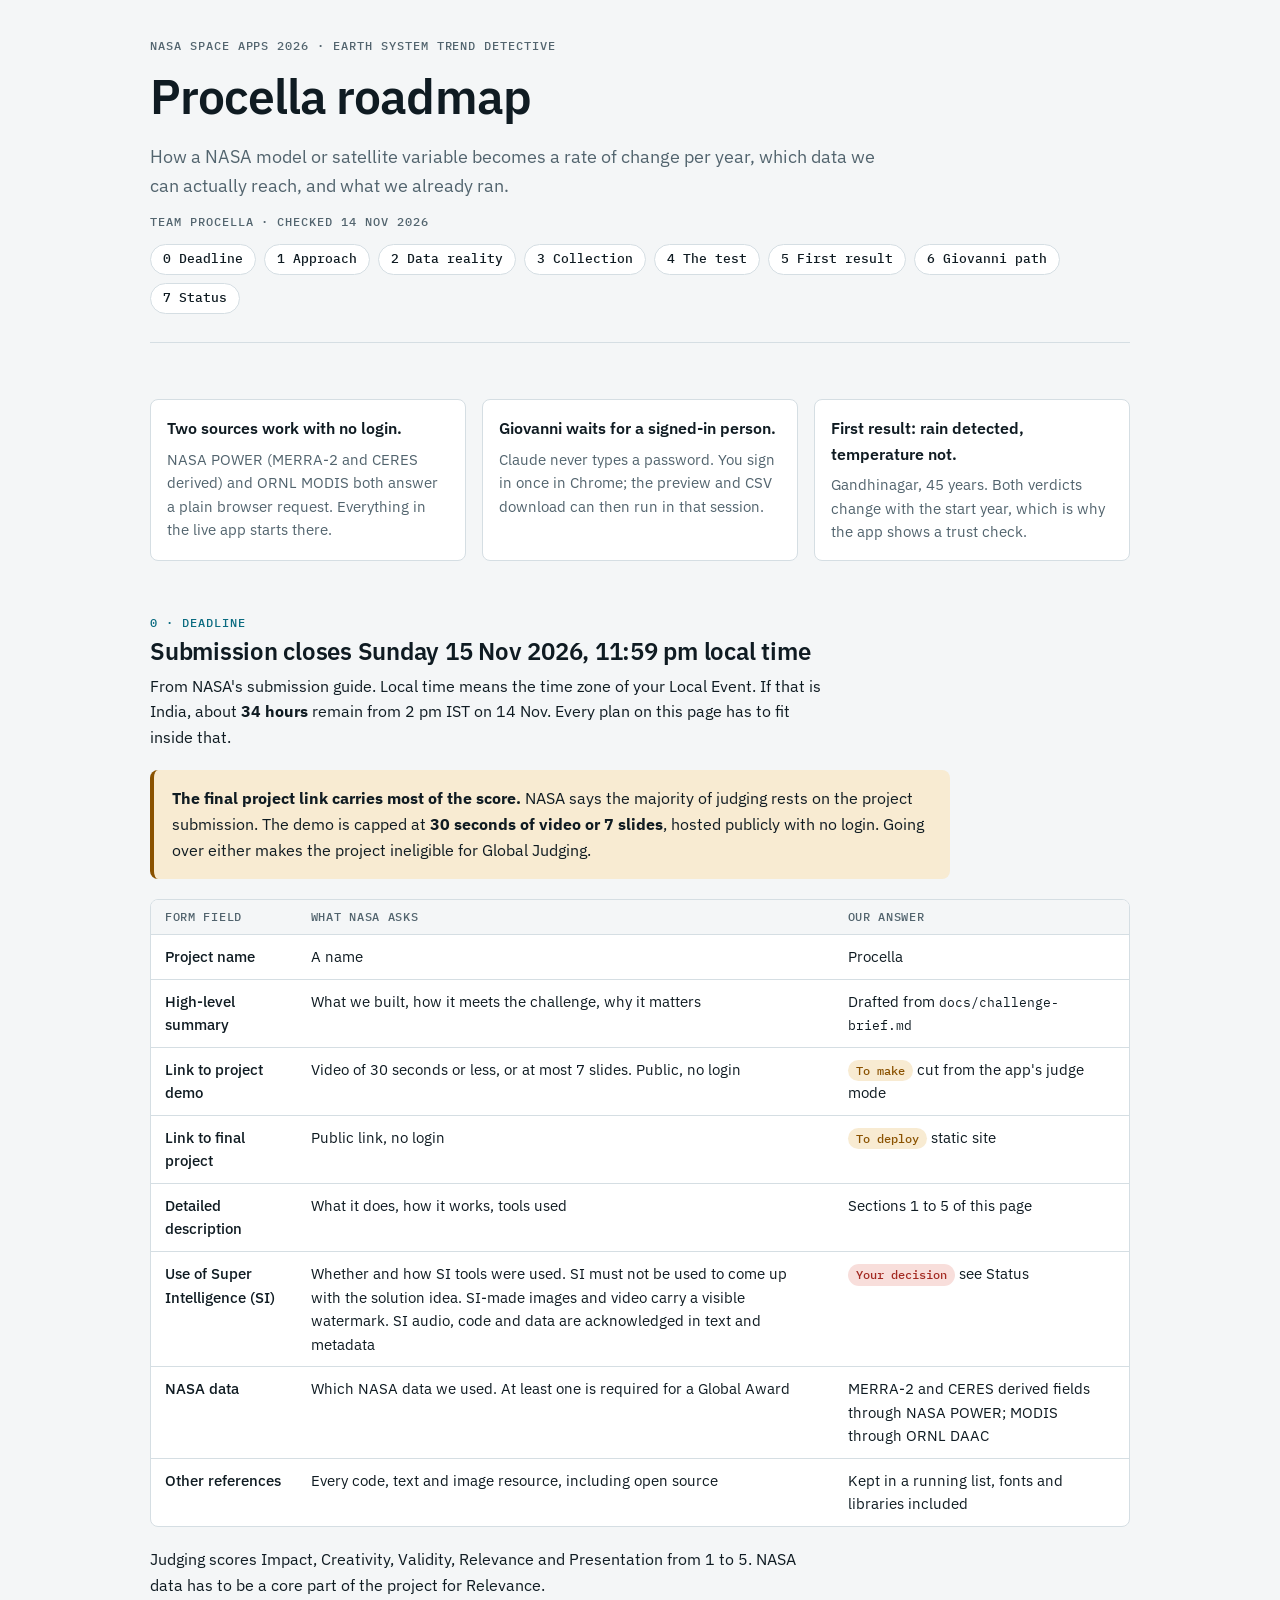
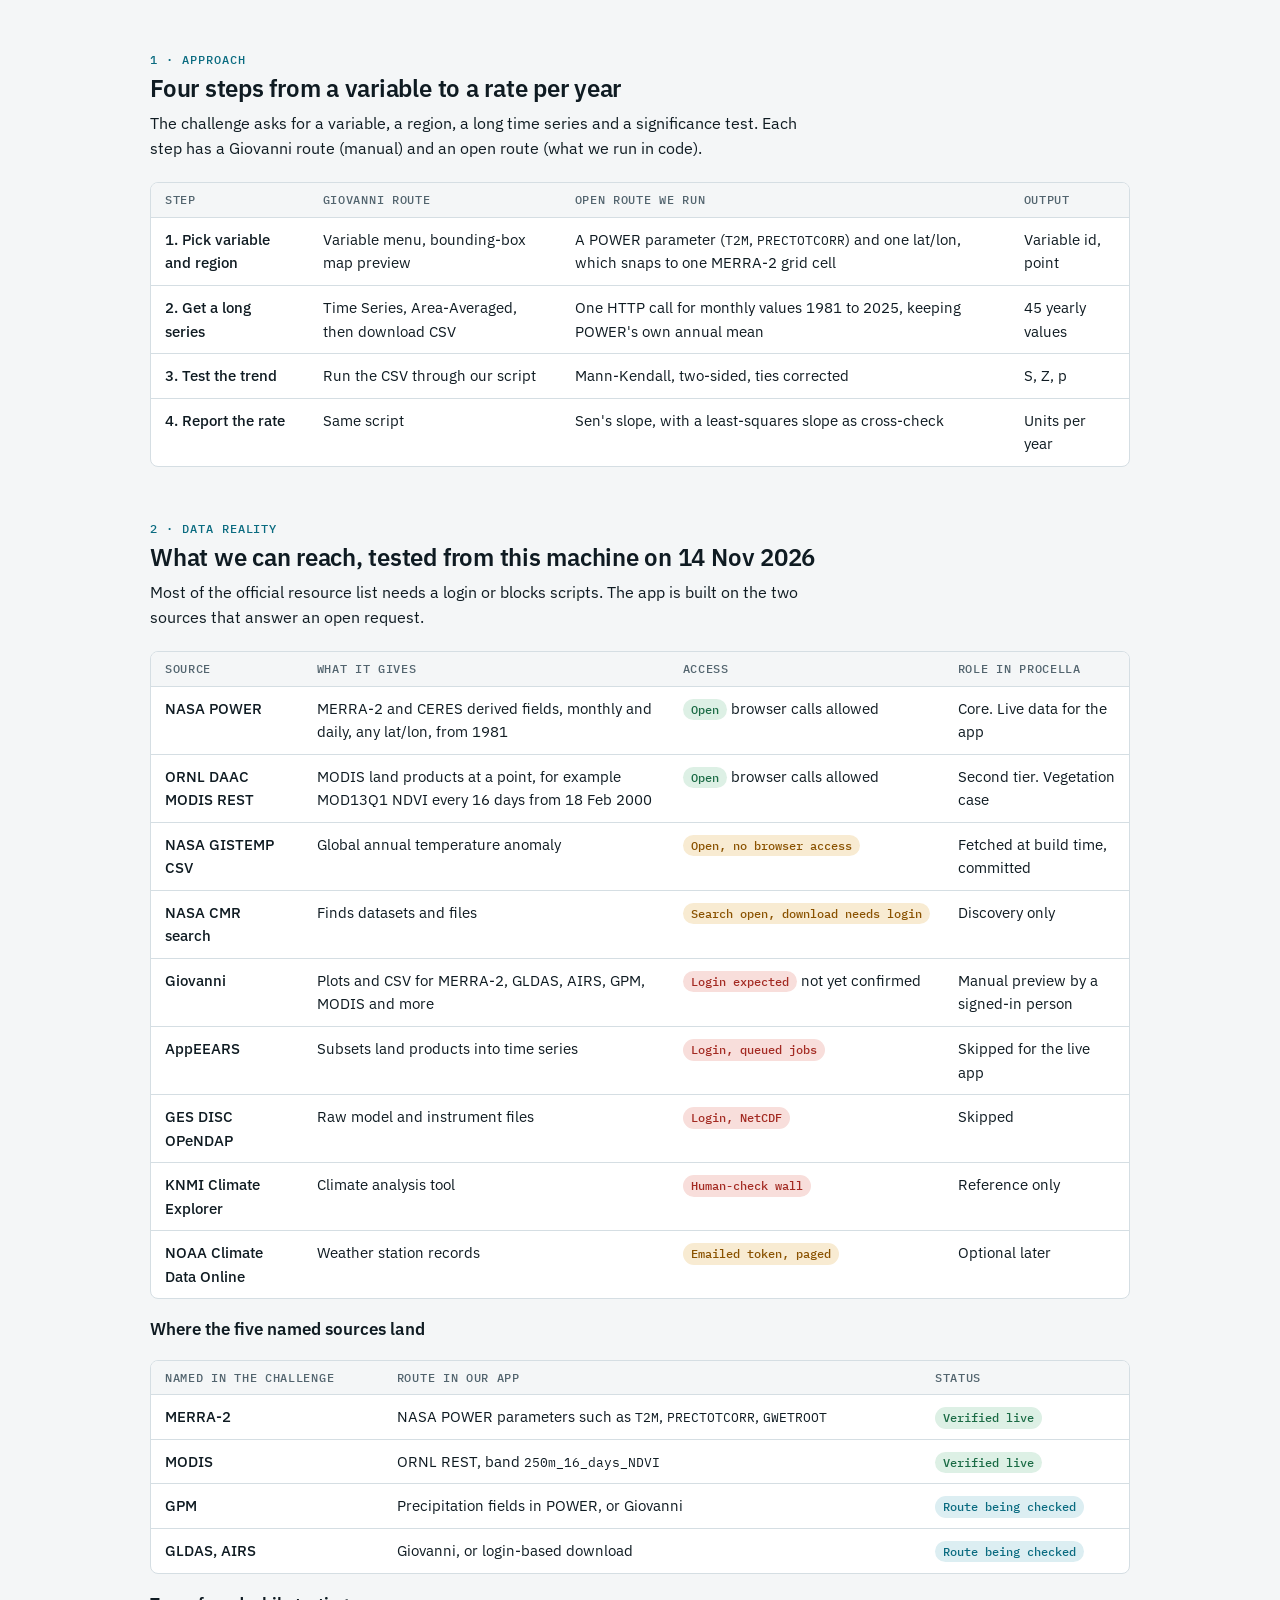
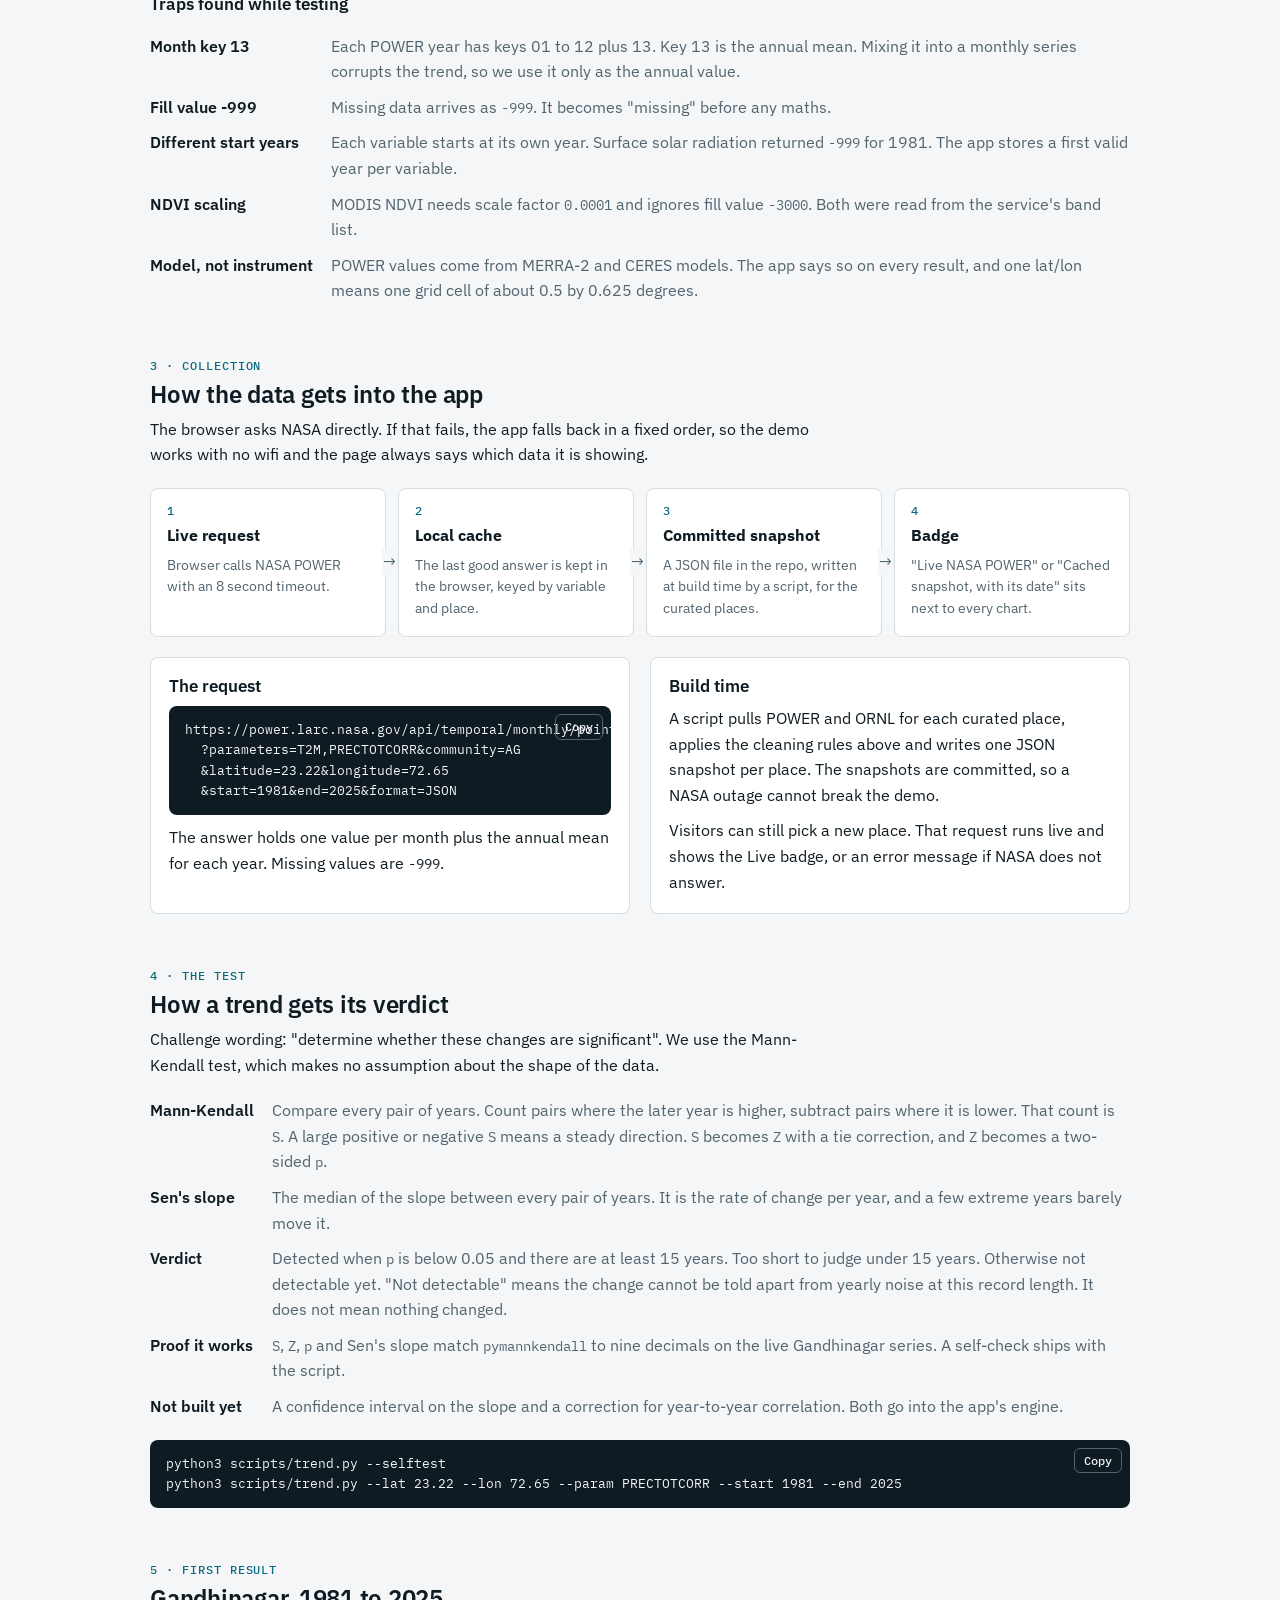
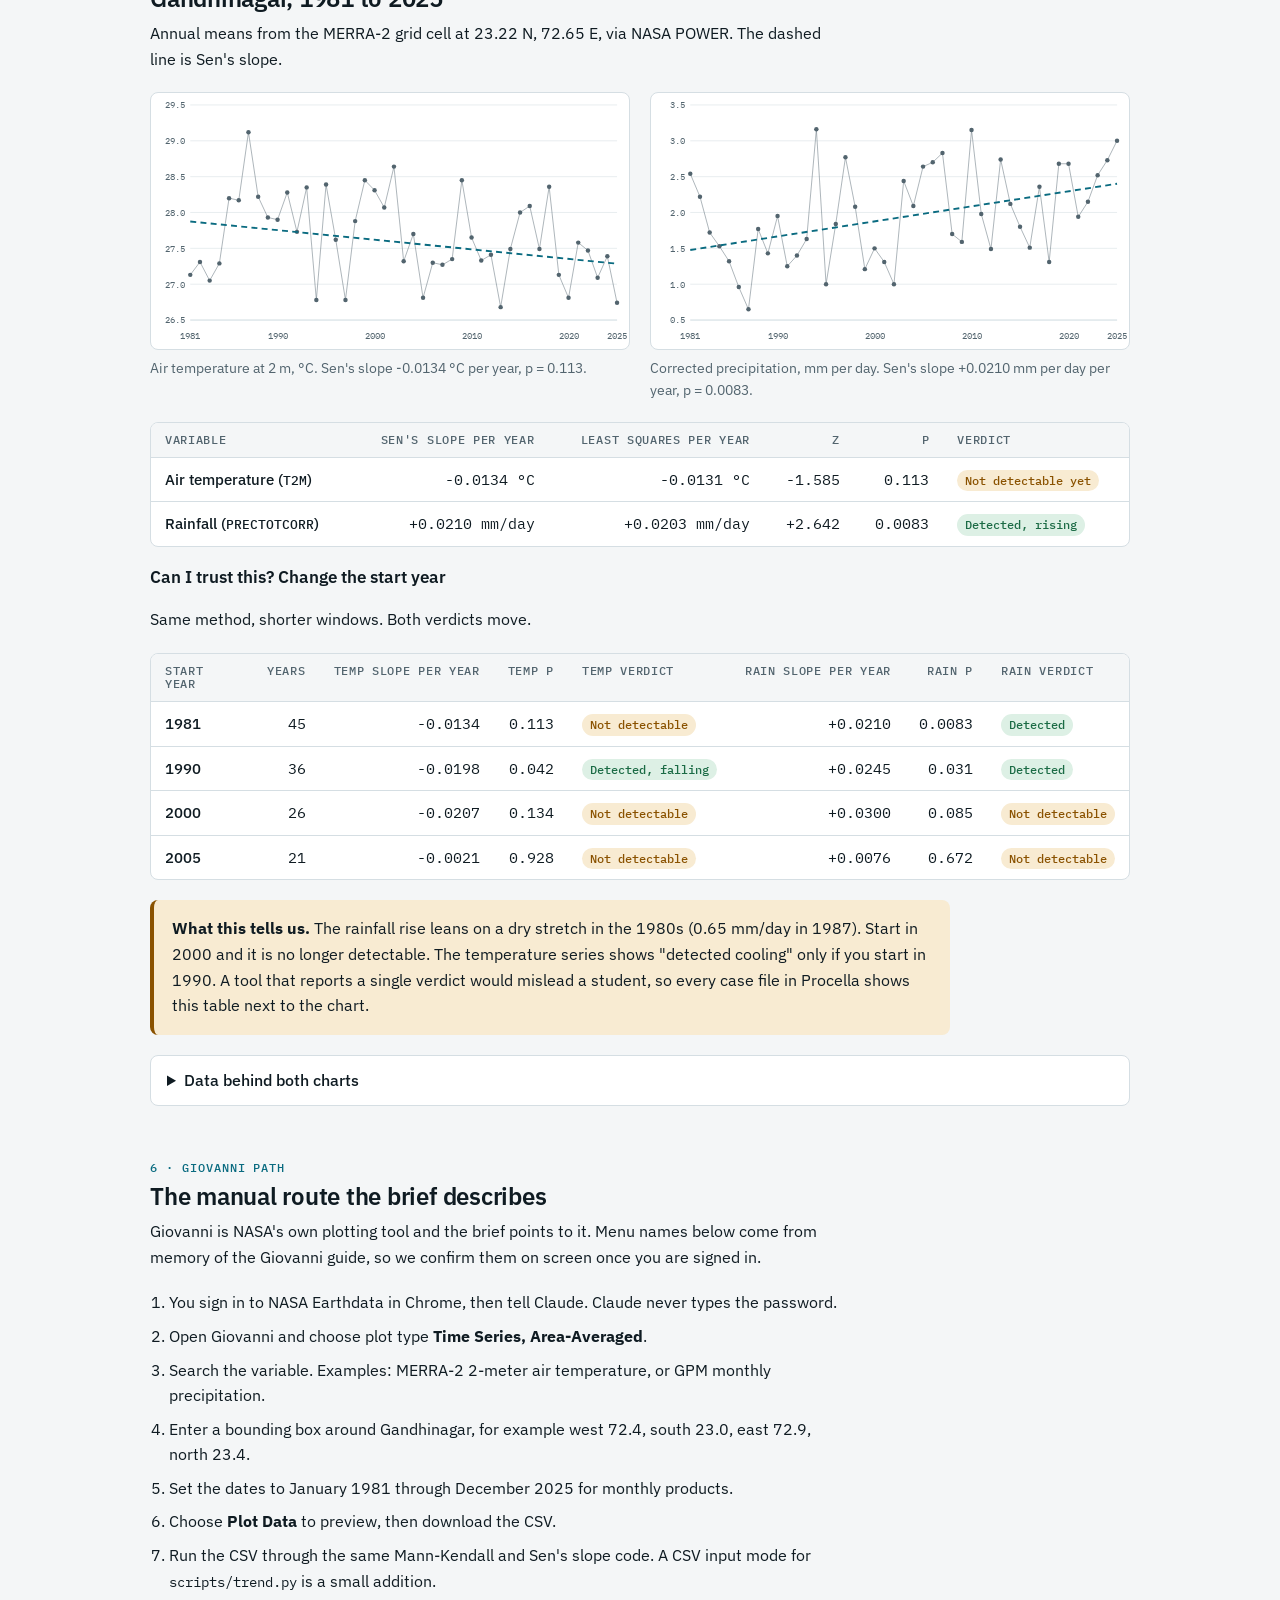
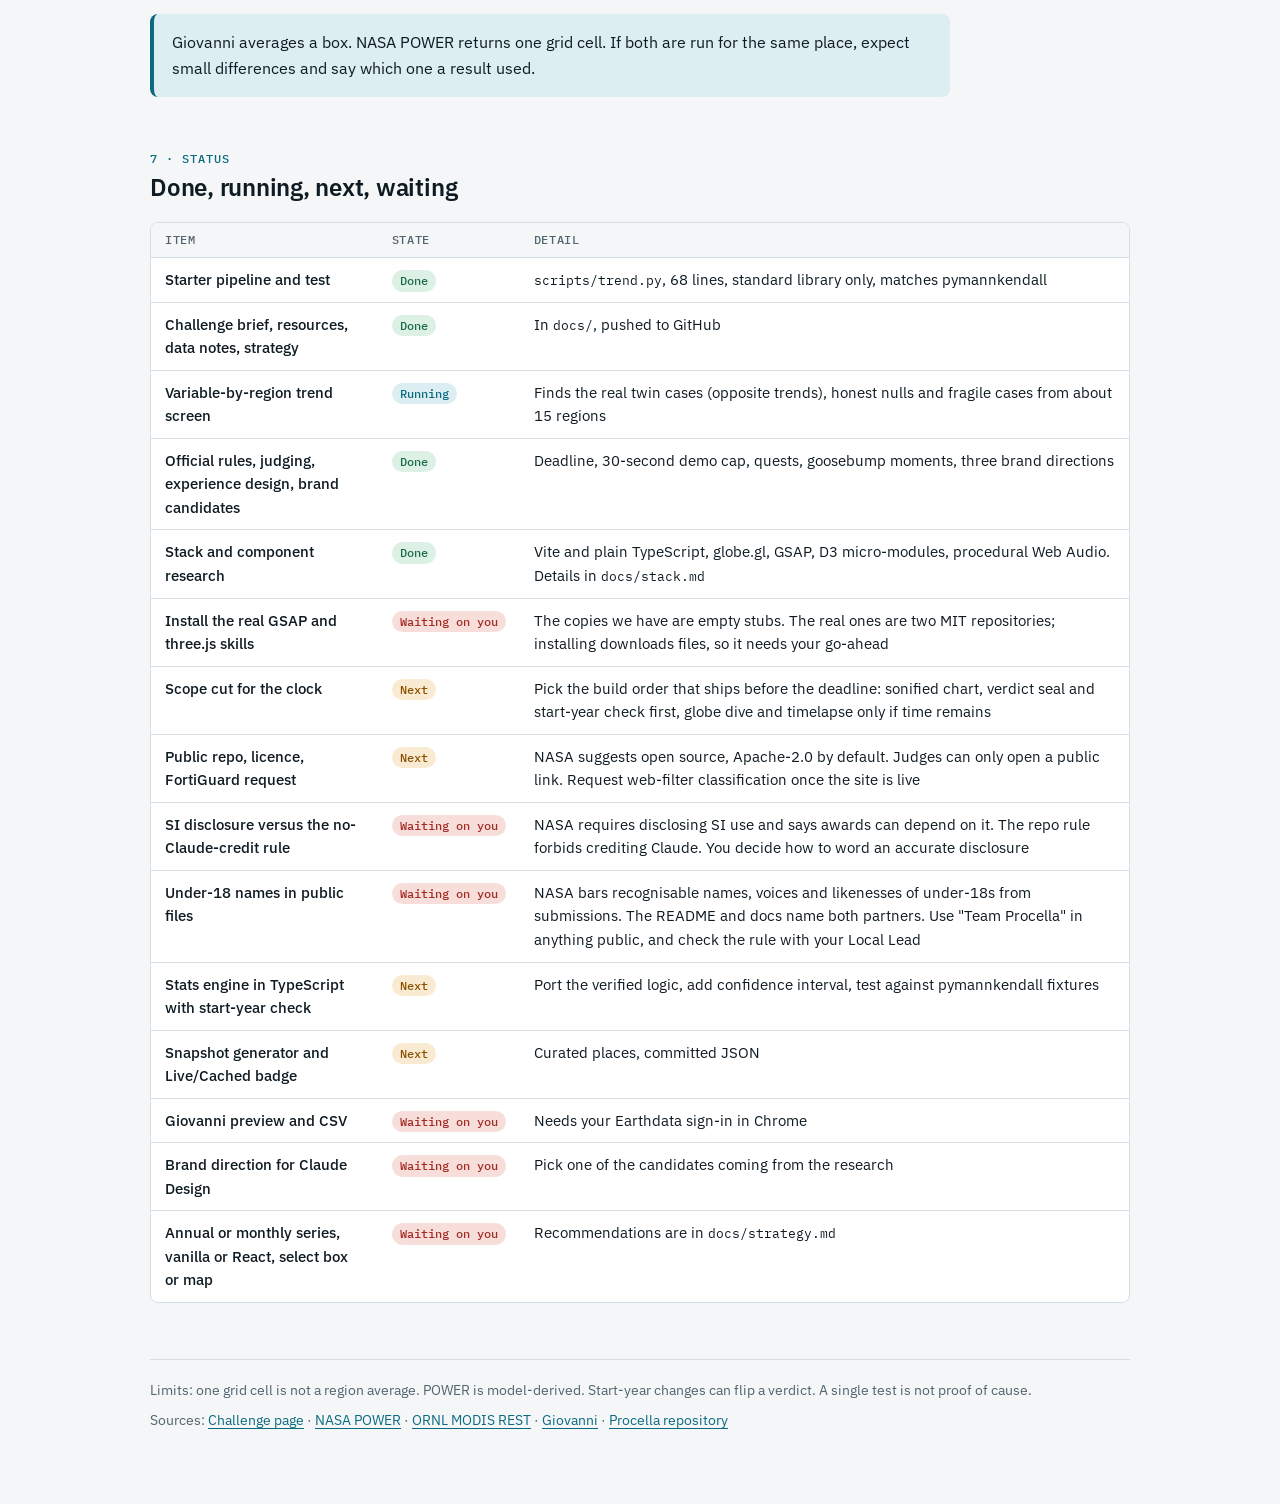
==== commit 11999a78: "Add stack and experience docs from research, update roadmap status" ====
--- a/docs/roadmap.html
+++ b/docs/roadmap.html
@@ -277,7 +277,8 @@
       <tr><td>Challenge brief, resources, data notes, strategy</td><td><span class="pill p-ok">Done</span></td><td>In <code>docs/</code>, pushed to GitHub</td></tr>
       <tr><td>Variable-by-region trend screen</td><td><span class="pill p-info">Running</span></td><td>Finds the real twin cases (opposite trends), honest nulls and fragile cases from about 15 regions</td></tr>
       <tr><td>Official rules, judging, experience design, brand candidates</td><td><span class="pill p-ok">Done</span></td><td>Deadline, 30-second demo cap, quests, goosebump moments, three brand directions</td></tr>
-      <tr><td>Stack and component research</td><td><span class="pill p-info">Running</span></td><td>3D globe, scroll motion, music, licence-checked open-source components</td></tr>
+      <tr><td>Stack and component research</td><td><span class="pill p-ok">Done</span></td><td>Vite and plain TypeScript, globe.gl, GSAP, D3 micro-modules, procedural Web Audio. Details in <code>docs/stack.md</code></td></tr>
+      <tr><td>Install the real GSAP and three.js skills</td><td><span class="pill p-bad">Waiting on you</span></td><td>The copies we have are empty stubs. The real ones are two MIT repositories; installing downloads files, so it needs your go-ahead</td></tr>
       <tr><td>Scope cut for the clock</td><td><span class="pill p-warn">Next</span></td><td>Pick the build order that ships before the deadline: sonified chart, verdict seal and start-year check first, globe dive and timelapse only if time remains</td></tr>
       <tr><td>Public repo, licence, FortiGuard request</td><td><span class="pill p-warn">Next</span></td><td>NASA suggests open source, Apache-2.0 by default. Judges can only open a public link. Request web-filter classification once the site is live</td></tr>
       <tr><td>SI disclosure versus the no-Claude-credit rule</td><td><span class="pill p-bad">Waiting on you</span></td><td>NASA requires disclosing SI use and says awards can depend on it. The repo rule forbids crediting Claude. You decide how to word an accurate disclosure</td></tr>
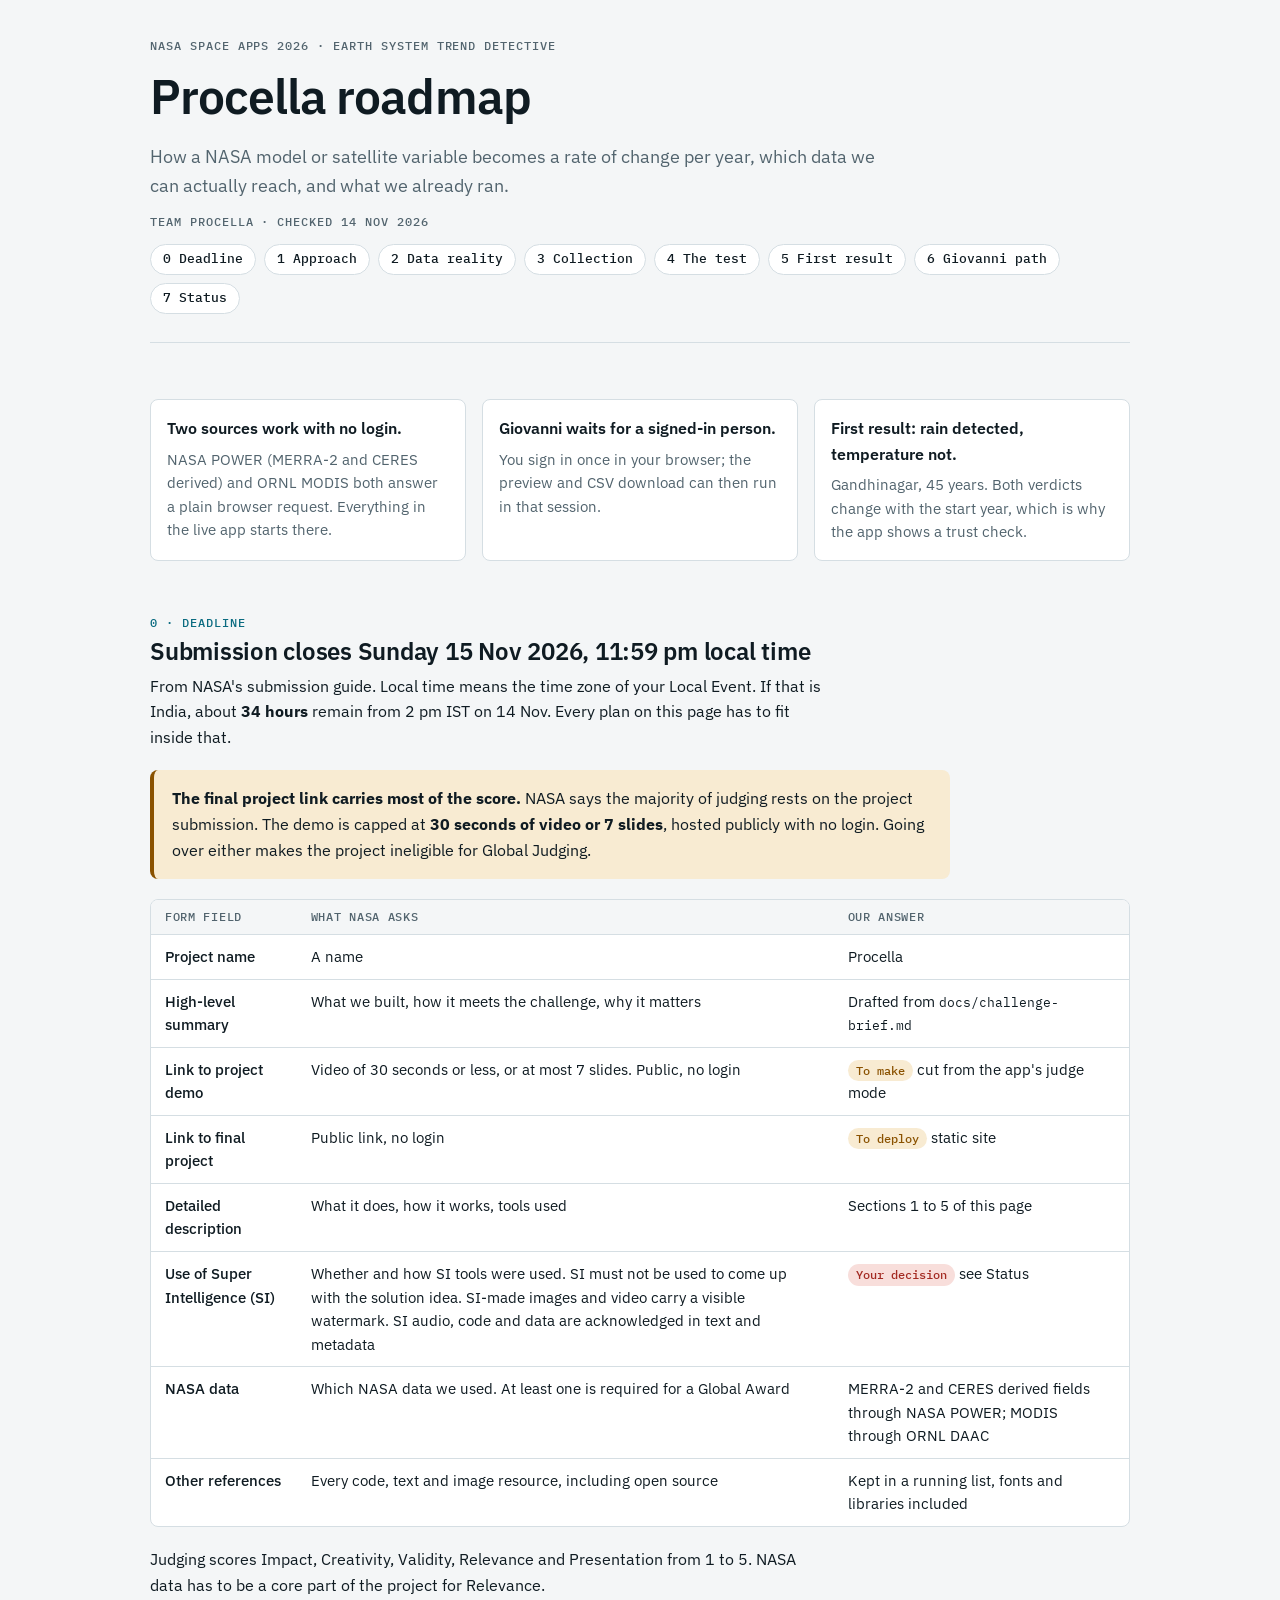
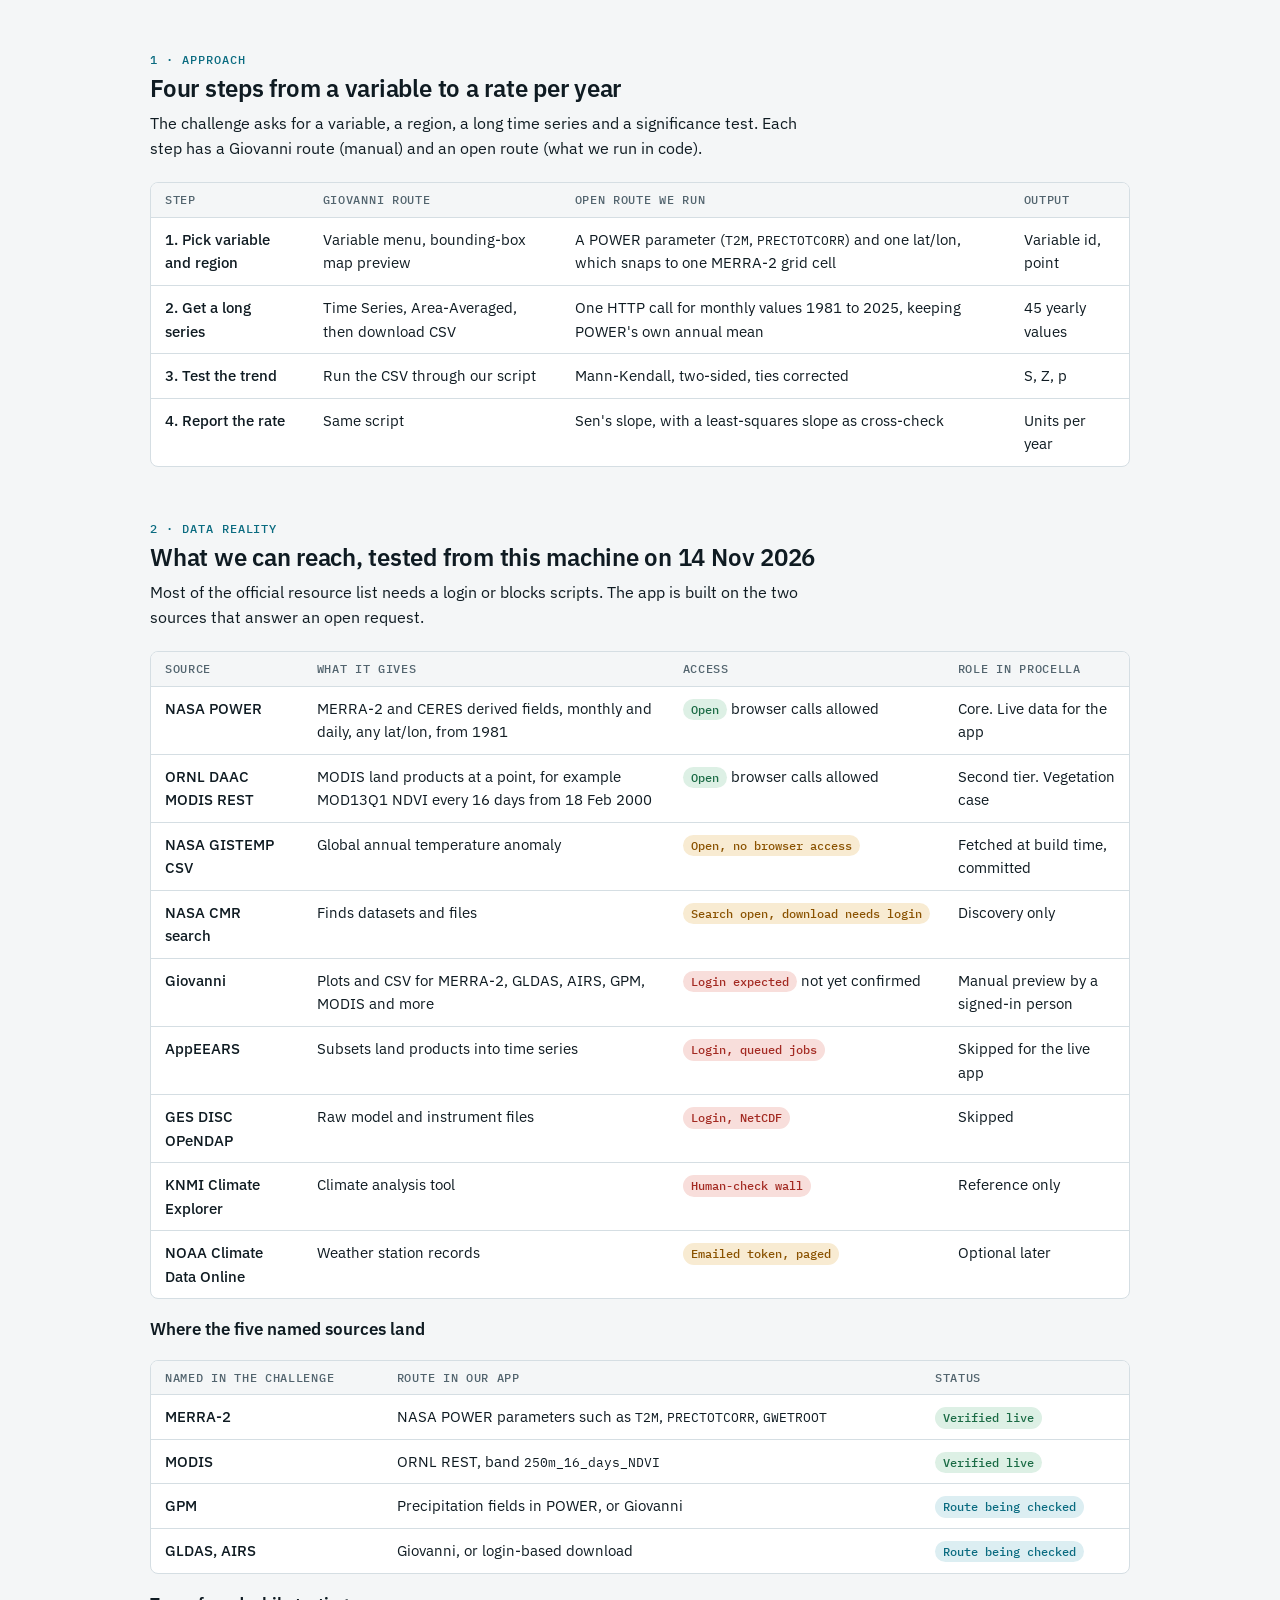
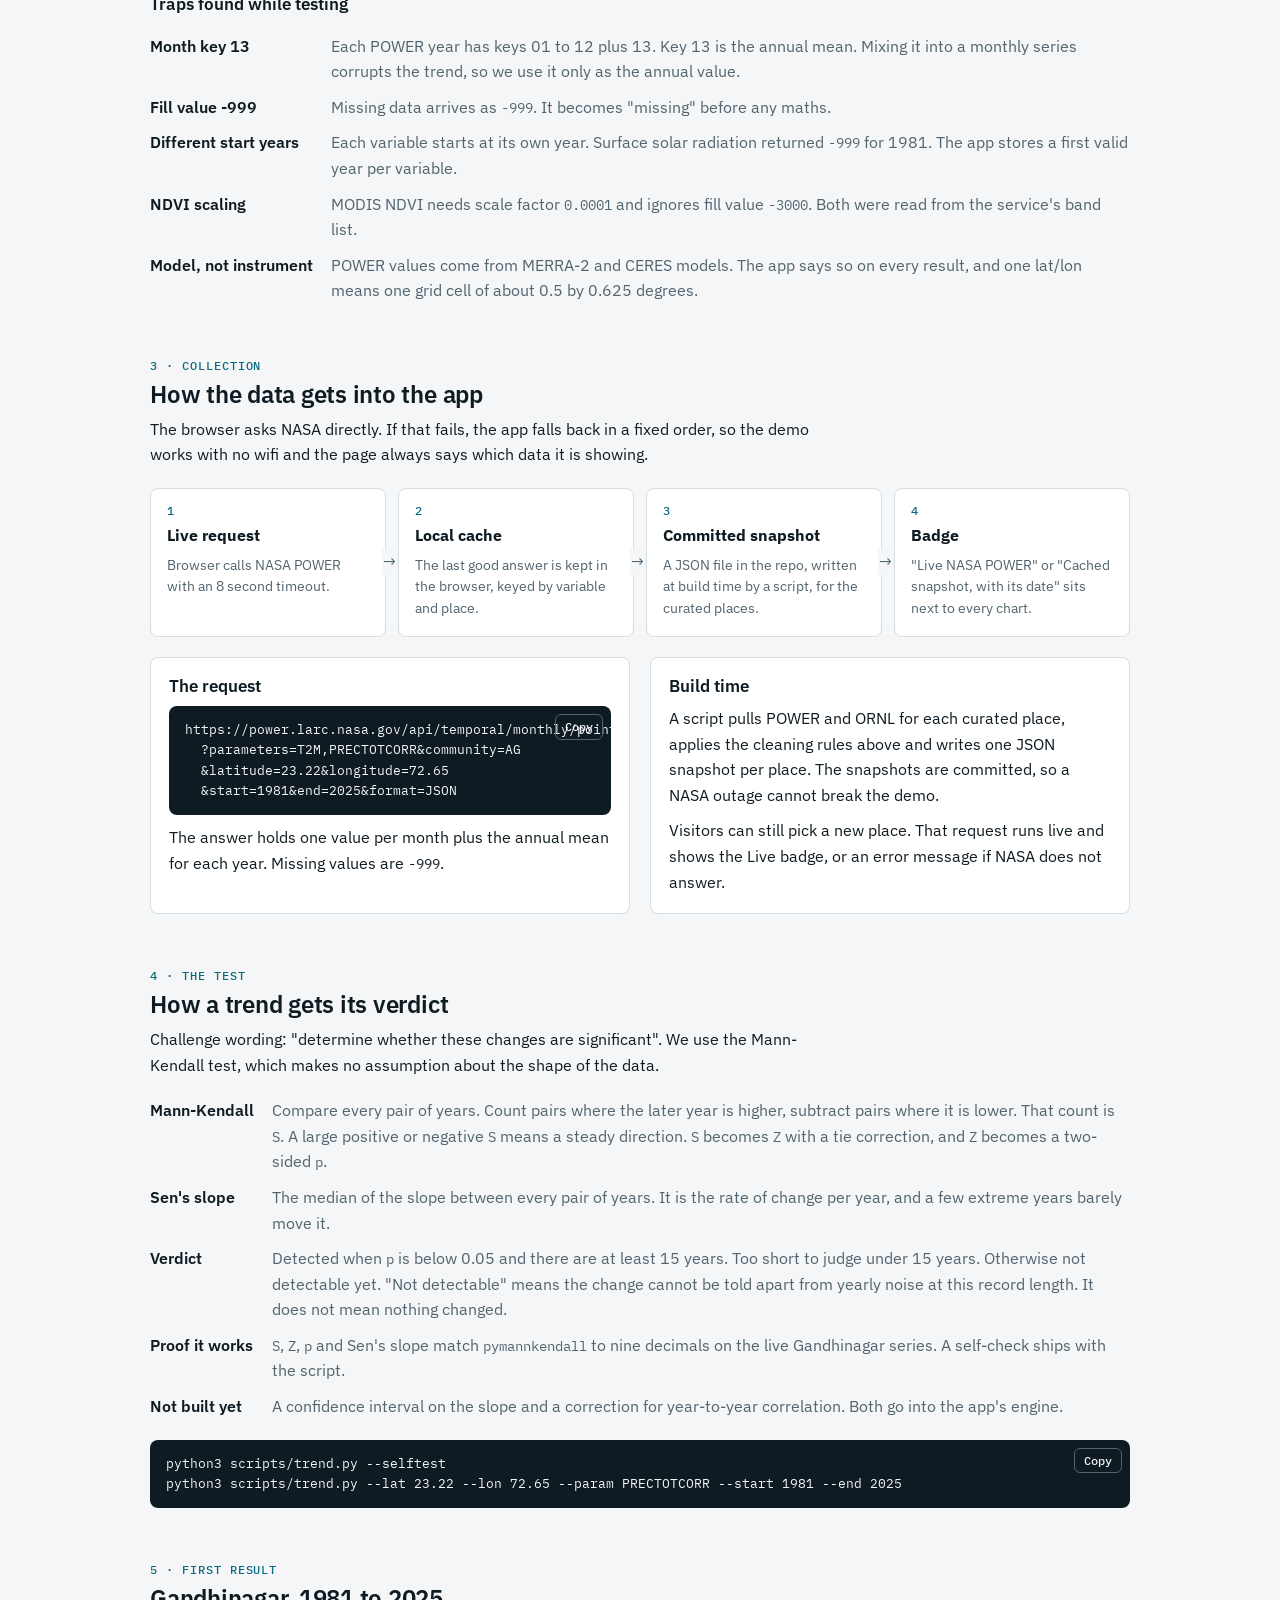
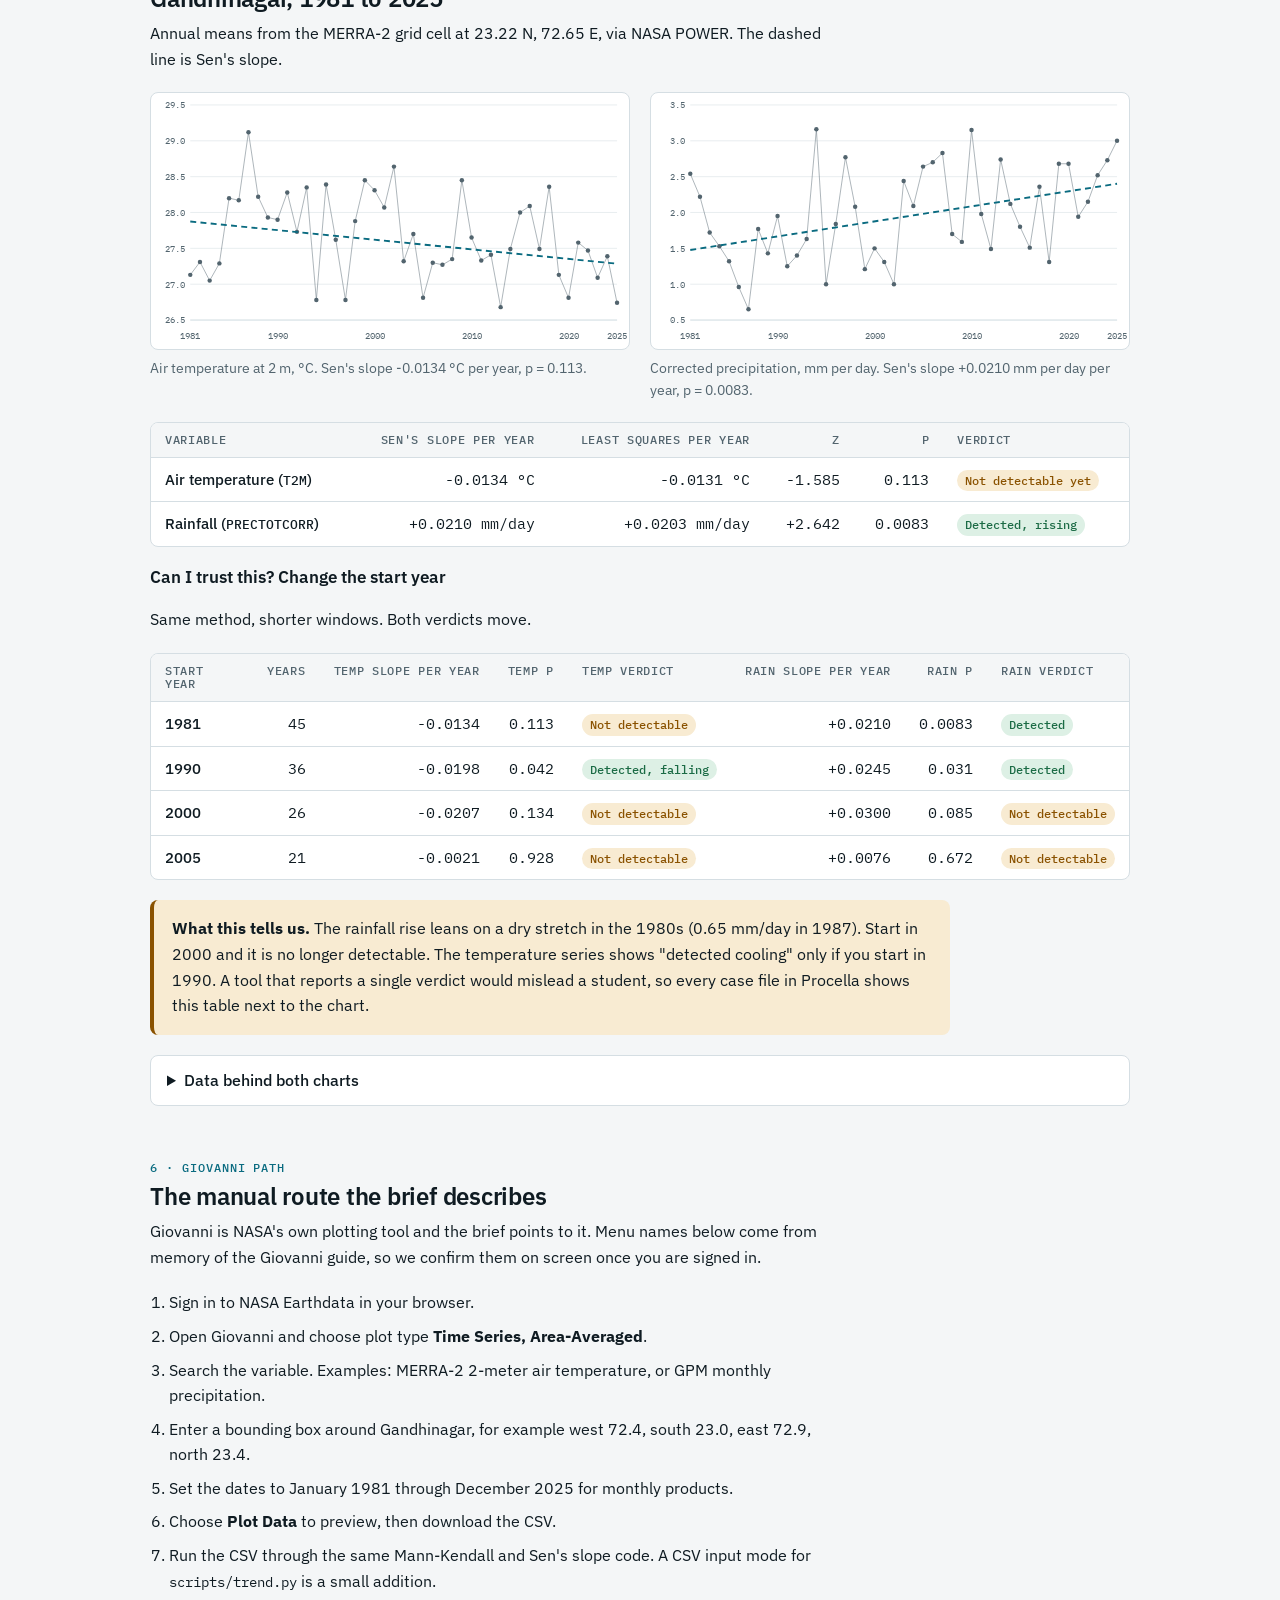
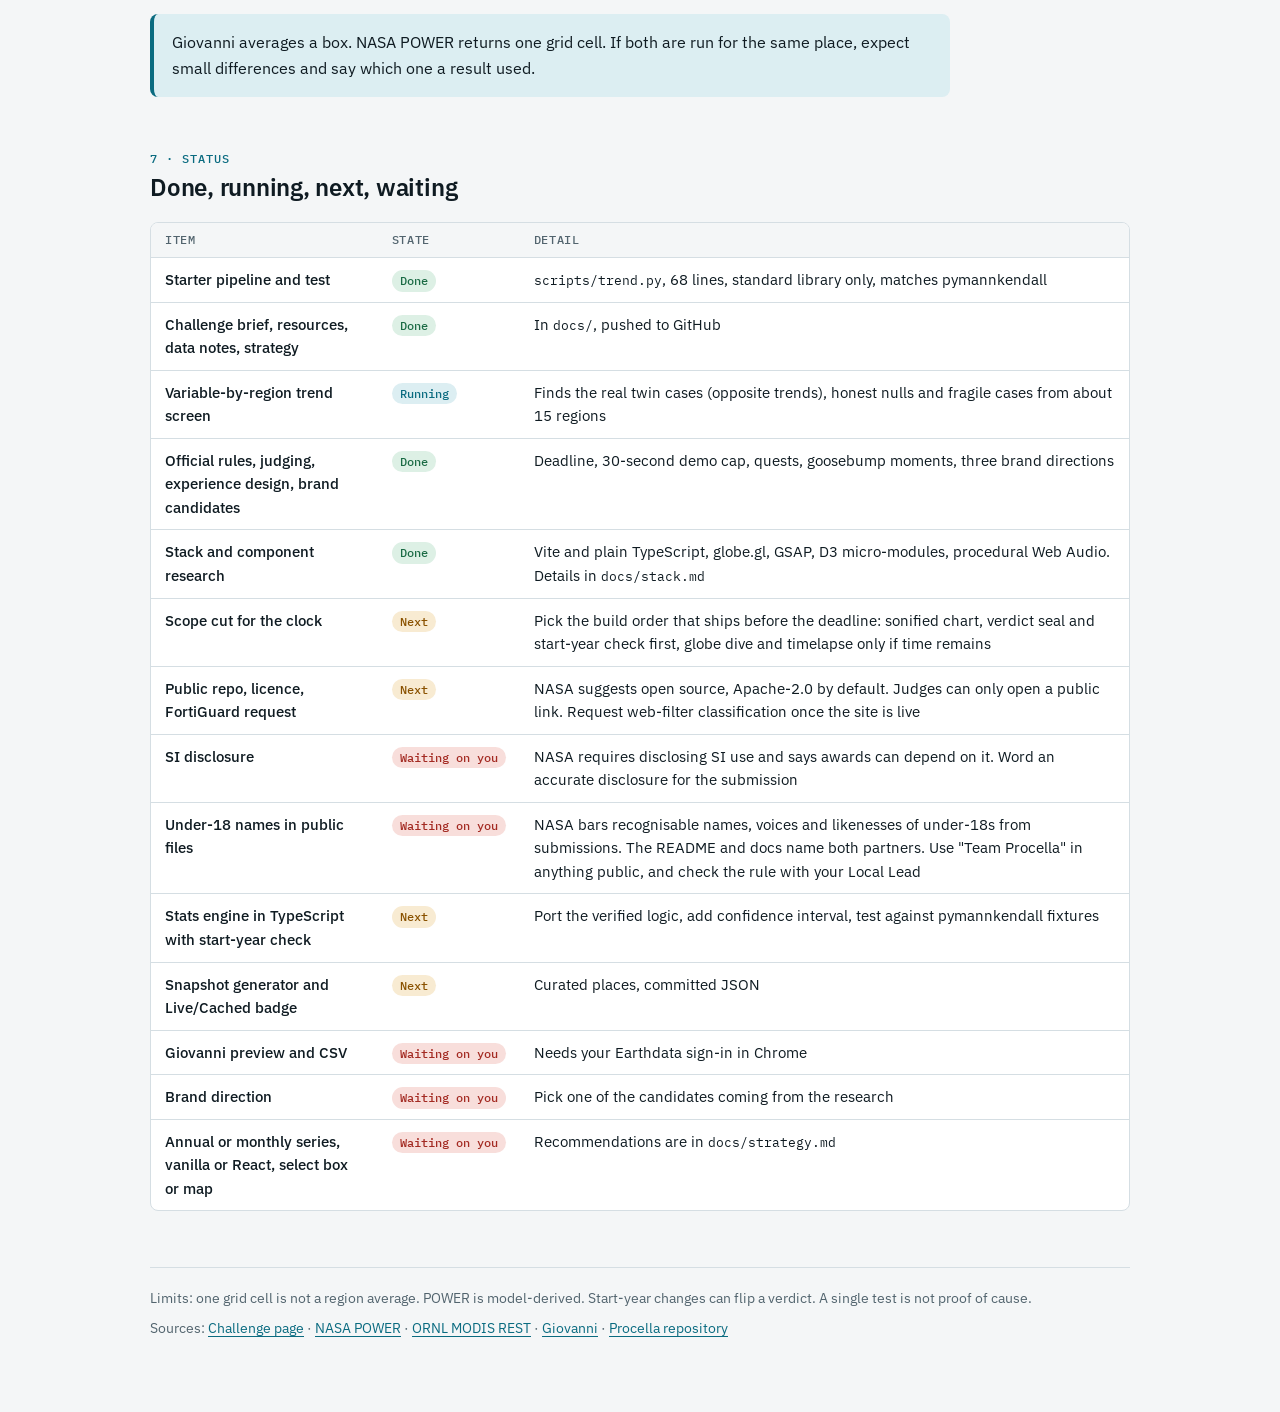
==== commit 80b4a3ce: "Public-repo prep: editor toolkit untracked, tool names removed from docs, MIT licence, Team Procella" ====
--- a/docs/roadmap.html
+++ b/docs/roadmap.html
@@ -3,12 +3,11 @@
 <meta charset="utf-8">
 <meta name="viewport" content="width=device-width, initial-scale=1, viewport-fit=cover">
 <title>Procella Roadmap</title>
-<meta name="claude:viewport-fit-sides" content="cover">
 <link rel="preconnect" href="https://fonts.googleapis.com">
 <link rel="stylesheet" href="https://fonts.googleapis.com/css2?family=IBM+Plex+Mono:wght@400;500&family=IBM+Plex+Sans:wght@400;500;600&display=swap">
 <style>
 /* Layout: one reading column with a data-sheet feel. Sections are numbered because the approach is a real sequence.
-   Interim documentation styling. The Procella house brand (Claude Design system) replaces this once it exists. */
+   Interim documentation styling. The Procella house brand replaces this once it exists. */
 :root {
   --bg: #F4F6F7; --surface: #FFFFFF; --ink: #0F1B22; --muted: #52646E; --line: #D5DEE3;
   --accent: #0A6B80; --accent-soft: #DCEEF2;
@@ -115,7 +114,7 @@
 
 <div class="glance" aria-label="Summary">
   <div><b>Two sources work with no login.</b><span>NASA POWER (MERRA-2 and CERES derived) and ORNL MODIS both answer a plain browser request. Everything in the live app starts there.</span></div>
-  <div><b>Giovanni waits for a signed-in person.</b><span>Claude never types a password. You sign in once in Chrome; the preview and CSV download can then run in that session.</span></div>
+  <div><b>Giovanni waits for a signed-in person.</b><span>You sign in once in your browser; the preview and CSV download can then run in that session.</span></div>
   <div><b>First result: rain detected, temperature not.</b><span>Gandhinagar, 45 years. Both verdicts change with the start year, which is why the app shows a trust check.</span></div>
 </div>
 
@@ -257,7 +256,7 @@
   <div class="sec-head"><span class="eyebrow">6 · Giovanni path</span><h2>The manual route the brief describes</h2>
   <p>Giovanni is NASA's own plotting tool and the brief points to it. Menu names below come from memory of the Giovanni guide, so we confirm them on screen once you are signed in.</p></div>
   <ol class="tight">
-    <li>You sign in to NASA Earthdata in Chrome, then tell Claude. Claude never types the password.</li>
+    <li>Sign in to NASA Earthdata in your browser.</li>
     <li>Open Giovanni and choose plot type <b>Time Series, Area-Averaged</b>.</li>
     <li>Search the variable. Examples: MERRA-2 2-meter air temperature, or GPM monthly precipitation.</li>
     <li>Enter a bounding box around Gandhinagar, for example west 72.4, south 23.0, east 72.9, north 23.4.</li>
@@ -278,15 +277,14 @@
       <tr><td>Variable-by-region trend screen</td><td><span class="pill p-info">Running</span></td><td>Finds the real twin cases (opposite trends), honest nulls and fragile cases from about 15 regions</td></tr>
       <tr><td>Official rules, judging, experience design, brand candidates</td><td><span class="pill p-ok">Done</span></td><td>Deadline, 30-second demo cap, quests, goosebump moments, three brand directions</td></tr>
       <tr><td>Stack and component research</td><td><span class="pill p-ok">Done</span></td><td>Vite and plain TypeScript, globe.gl, GSAP, D3 micro-modules, procedural Web Audio. Details in <code>docs/stack.md</code></td></tr>
-      <tr><td>Install the real GSAP and three.js skills</td><td><span class="pill p-bad">Waiting on you</span></td><td>The copies we have are empty stubs. The real ones are two MIT repositories; installing downloads files, so it needs your go-ahead</td></tr>
       <tr><td>Scope cut for the clock</td><td><span class="pill p-warn">Next</span></td><td>Pick the build order that ships before the deadline: sonified chart, verdict seal and start-year check first, globe dive and timelapse only if time remains</td></tr>
       <tr><td>Public repo, licence, FortiGuard request</td><td><span class="pill p-warn">Next</span></td><td>NASA suggests open source, Apache-2.0 by default. Judges can only open a public link. Request web-filter classification once the site is live</td></tr>
-      <tr><td>SI disclosure versus the no-Claude-credit rule</td><td><span class="pill p-bad">Waiting on you</span></td><td>NASA requires disclosing SI use and says awards can depend on it. The repo rule forbids crediting Claude. You decide how to word an accurate disclosure</td></tr>
+      <tr><td>SI disclosure</td><td><span class="pill p-bad">Waiting on you</span></td><td>NASA requires disclosing SI use and says awards can depend on it. Word an accurate disclosure for the submission</td></tr>
       <tr><td>Under-18 names in public files</td><td><span class="pill p-bad">Waiting on you</span></td><td>NASA bars recognisable names, voices and likenesses of under-18s from submissions. The README and docs name both partners. Use "Team Procella" in anything public, and check the rule with your Local Lead</td></tr>
       <tr><td>Stats engine in TypeScript with start-year check</td><td><span class="pill p-warn">Next</span></td><td>Port the verified logic, add confidence interval, test against pymannkendall fixtures</td></tr>
       <tr><td>Snapshot generator and Live/Cached badge</td><td><span class="pill p-warn">Next</span></td><td>Curated places, committed JSON</td></tr>
       <tr><td>Giovanni preview and CSV</td><td><span class="pill p-bad">Waiting on you</span></td><td>Needs your Earthdata sign-in in Chrome</td></tr>
-      <tr><td>Brand direction for Claude Design</td><td><span class="pill p-bad">Waiting on you</span></td><td>Pick one of the candidates coming from the research</td></tr>
+      <tr><td>Brand direction</td><td><span class="pill p-bad">Waiting on you</span></td><td>Pick one of the candidates coming from the research</td></tr>
       <tr><td>Annual or monthly series, vanilla or React, select box or map</td><td><span class="pill p-bad">Waiting on you</span></td><td>Recommendations are in <code>docs/strategy.md</code></td></tr>
     </tbody></table></div>
 </section>
